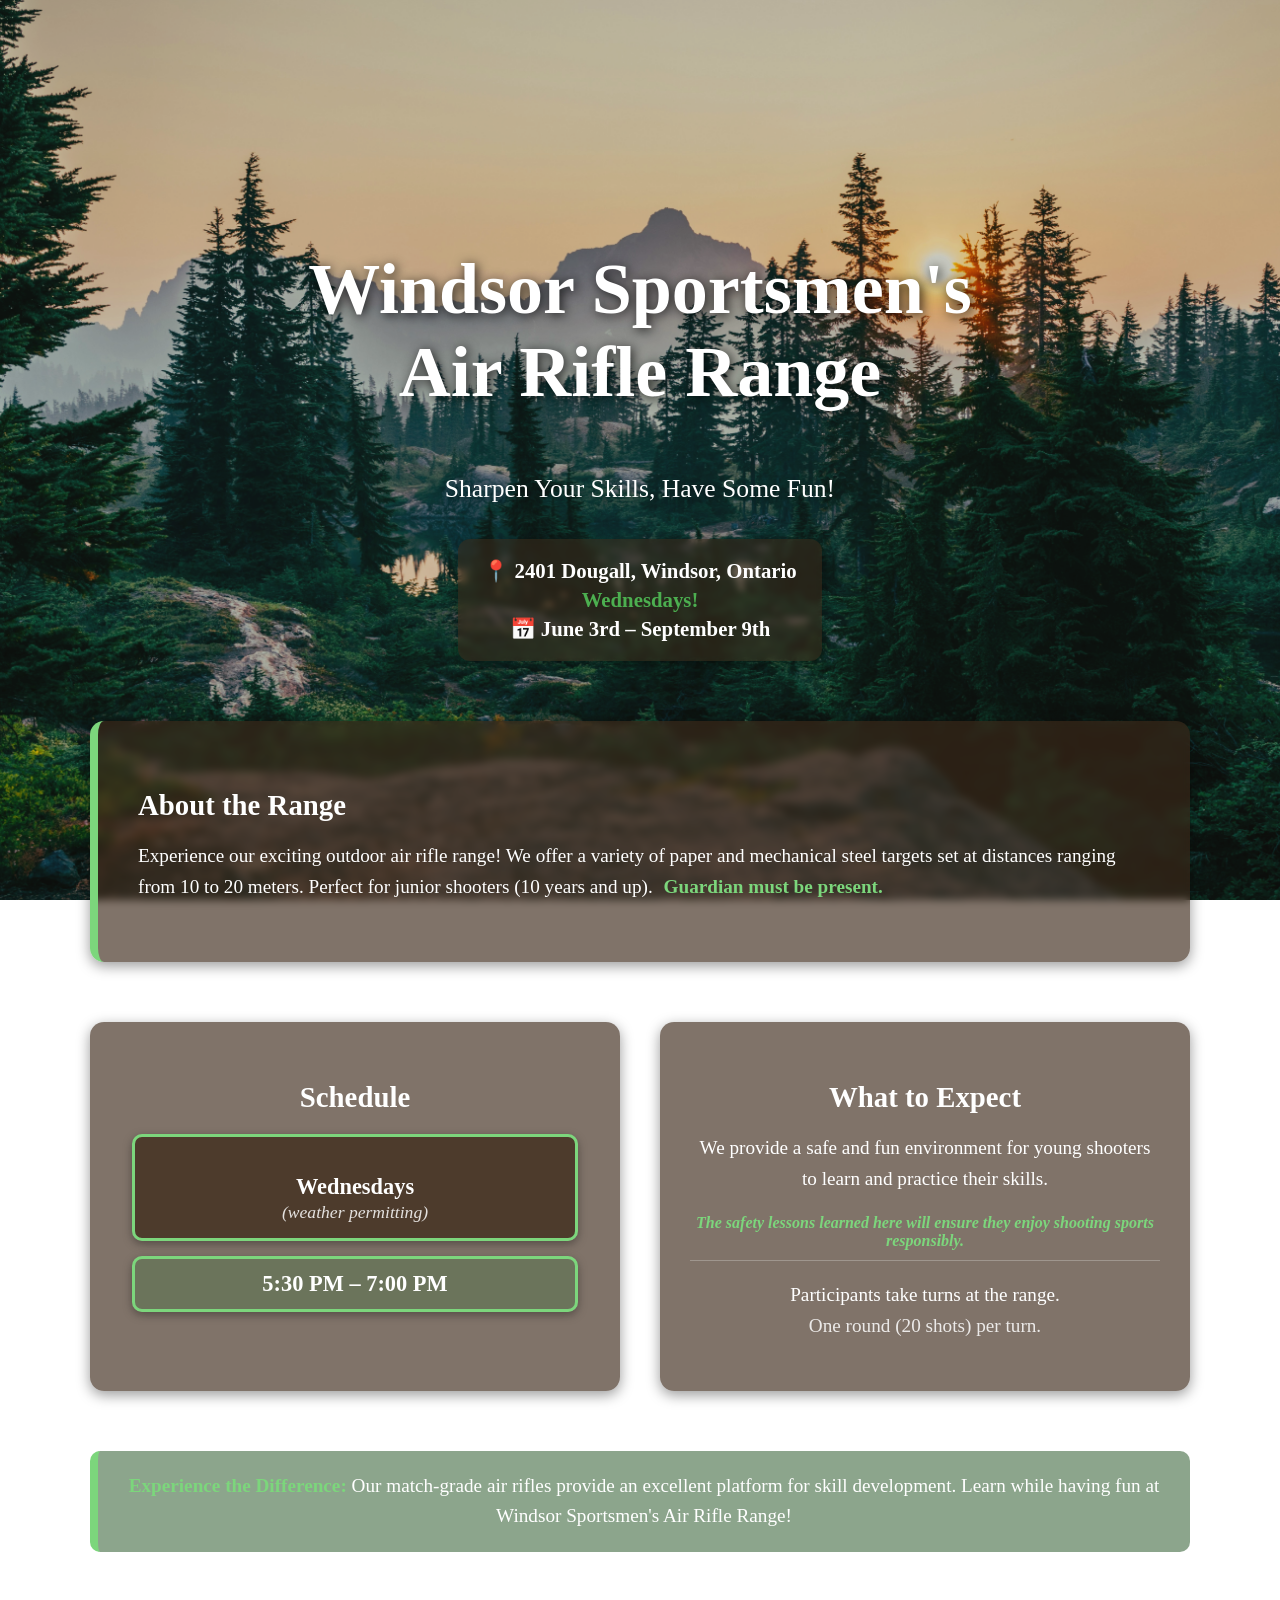
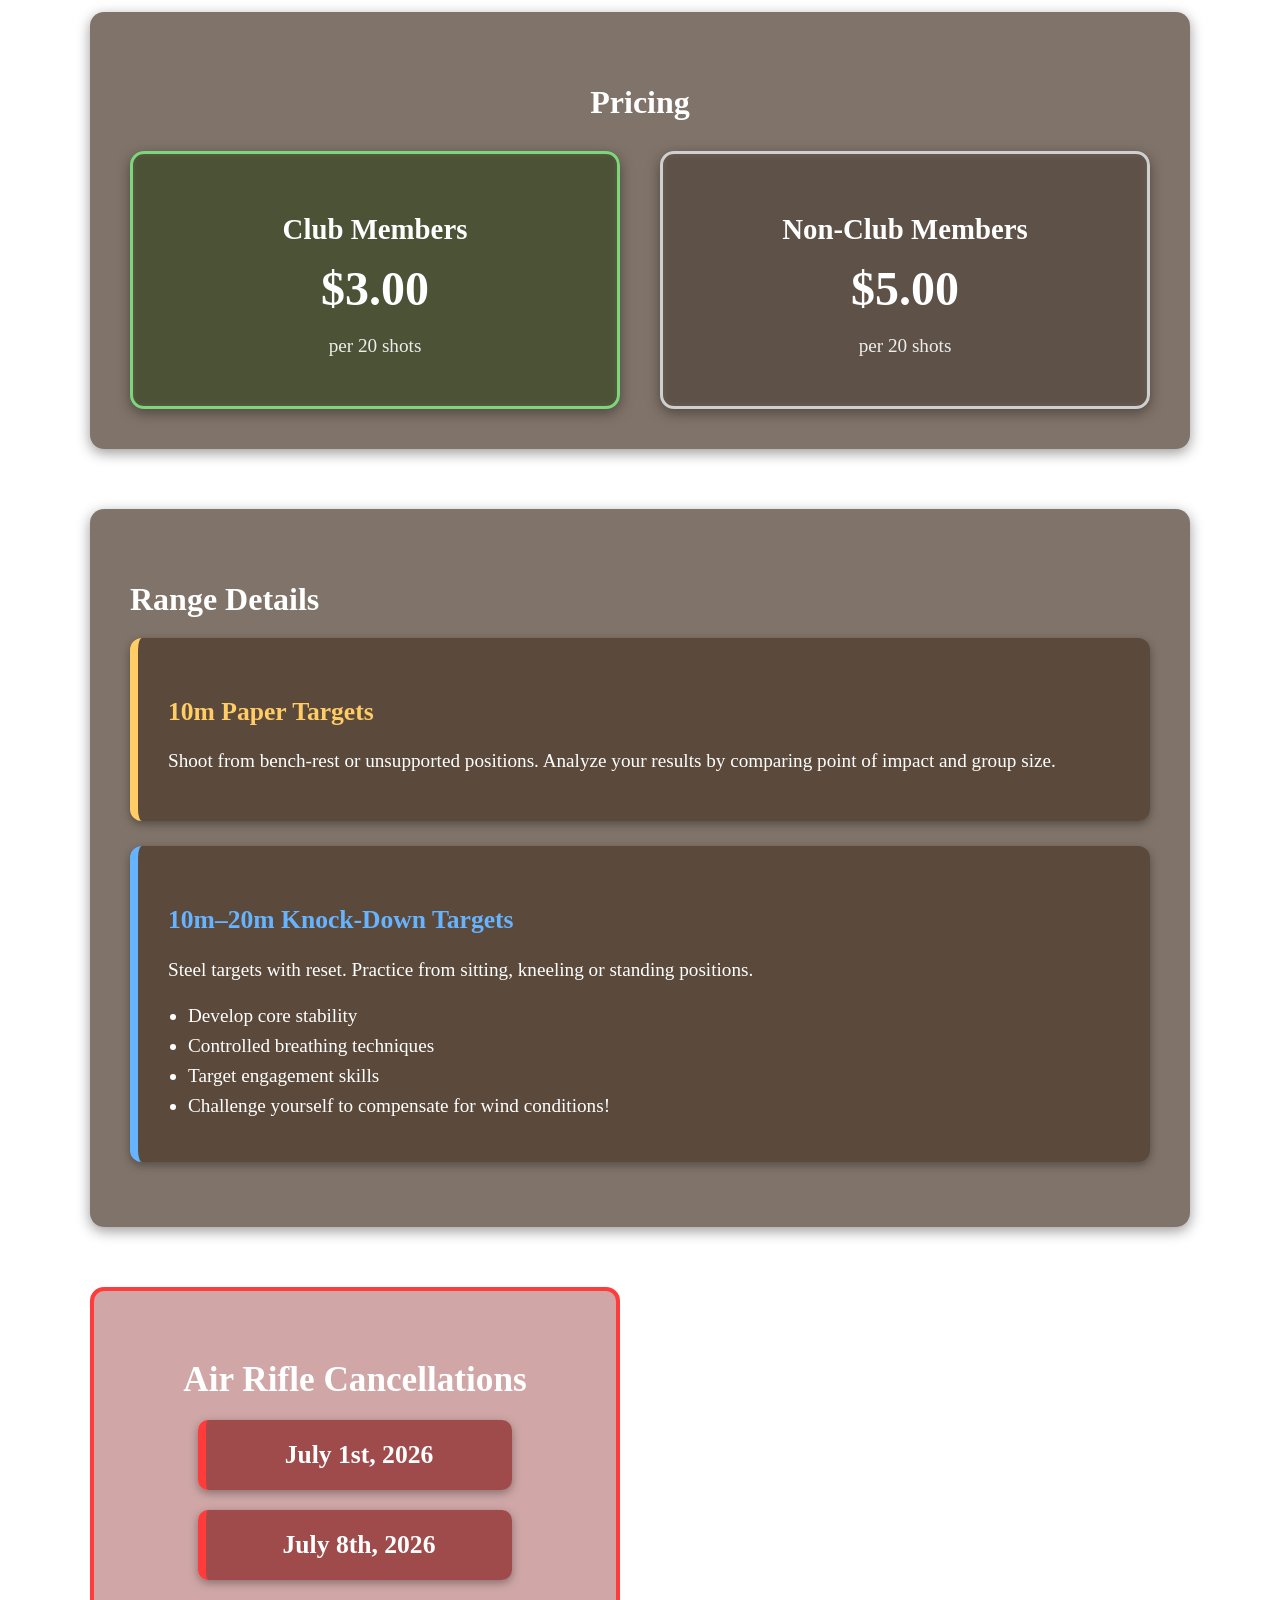
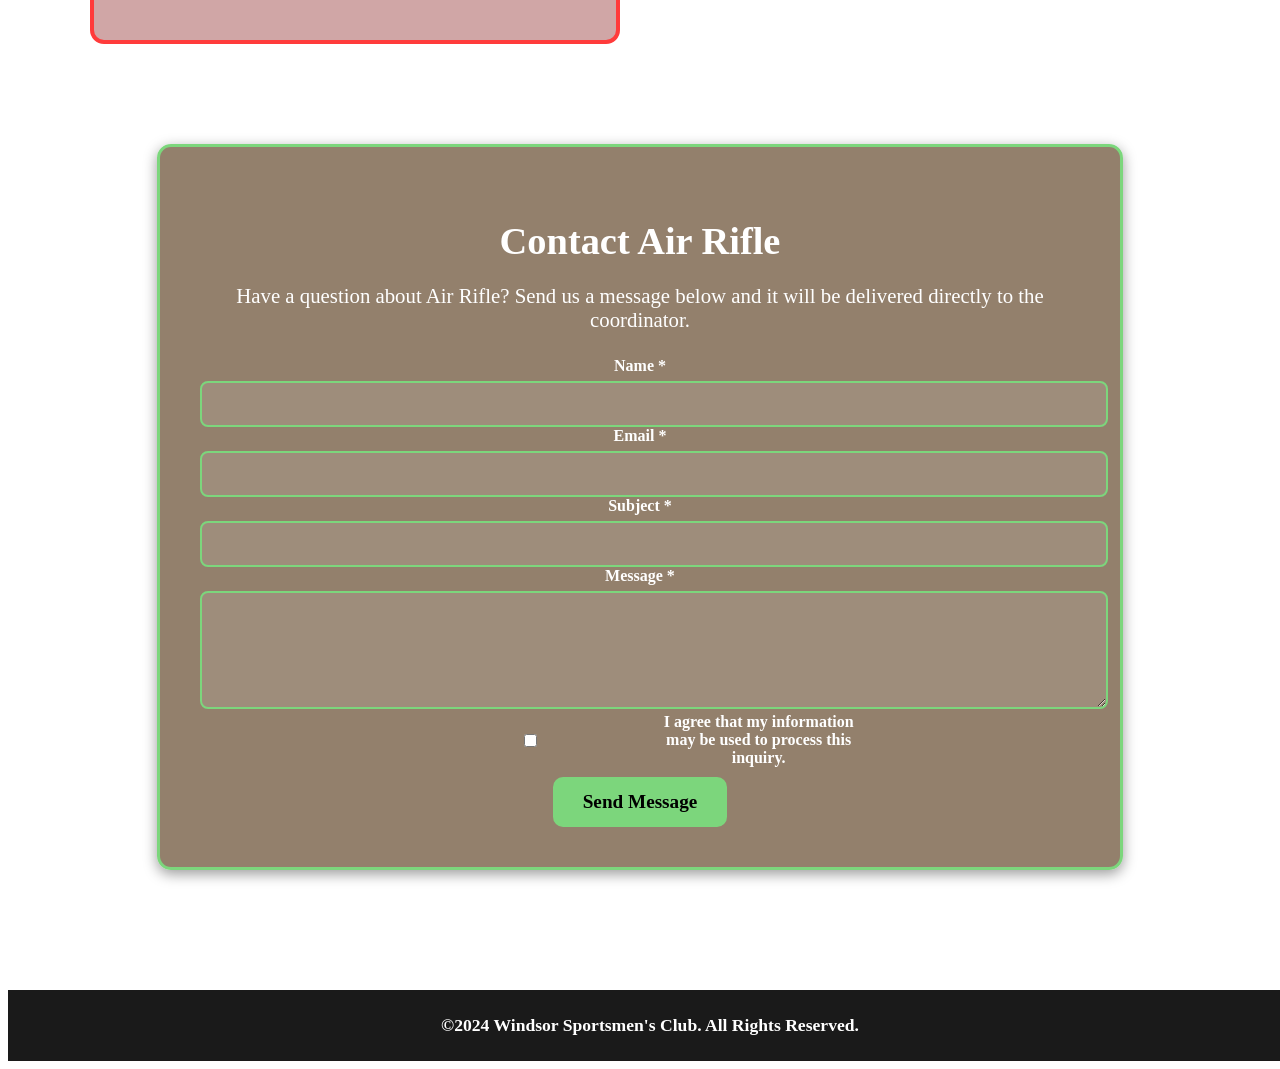
==== air-rifle.html @ 4e032d40 "Update air-rifle.html" ====
<!DOCTYPE html>
<html lang="en">
<head>
    <meta charset="UTF-8">
    <meta name="viewport" content="width=device-width, initial-scale=1, user-scalable=yes">

    <title>Windsor Sportsmen’s Club</title>
    <!-- Nav styles -->
    <link rel="stylesheet" href="styles/nav.css">
    <!-- Air Rifle styles -->
    <link rel="stylesheet" href="styles/airrifle.css">
    <!-- Footer styles -->
    <link rel="stylesheet" href="styles/footer.css">
    
</head>

<body class="air-rifle-bg">

<section style="height: 140px;"></section>

<main class="content-section">

<div class="airrifle-desktop">

    <!-- HERO SECTION -->
    <section class="hero">
        <h1 class="hero-title">Windsor Sportsmen's</h1>
        <h2 class="hero-subtitle">Air Rifle Range</h2>
        <p class="hero-tagline">Sharpen Your Skills, Have Some Fun!</p>

        <div class="hero-info-card">
            <p class="hero-info">📍 2401 Dougall, Windsor, Ontario</p>
            <p class="hero-info" style="color:#4CAF50; font-weight:700;">Wednesdays!</p>
            <p class="hero-info">📅 June 3rd – September 9th</p>
        </div>

    </section>

    <!-- ABOUT THE RANGE — FULL WIDTH CARD -->
<section class="wide-card about-range">
    <h3 class="card-title">About the Range</h3>

    <p class="card-text">
        Experience our exciting outdoor air rifle range! We offer a variety of paper and mechanical steel targets set at distances ranging from 10 to 20 meters. Perfect for junior shooters (10 years and up).
        <span class="green-highlight">Guardian must be present.</span>
    </p>
</section>

<section class="two-cards">

    <!-- LEFT CARD — SCHEDULE -->
    <div class="schedule-card">
        <h3 class="card-title">Schedule</h3>

        <div class="schedule-inner">
            <div class="schedule-top-card">
                <p class="schedule-day">Wednesdays</p>
                <p class="schedule-weather">(weather permitting)</p>
            </div>

            <div class="schedule-time-card">
                <p class="schedule-time">5:30 PM – 7:00 PM</p>
            </div>
        </div>
    </div>

    <!-- RIGHT CARD — WHAT TO EXPECT -->
    <div class="expect-card">
        <h3 class="card-title">What to Expect</h3>

        <p class="card-text">
            We provide a safe and fun environment for young shooters to learn and practice their skills.
        </p>

        <p class="expect-italic-green">
            The safety lessons learned here will ensure they enjoy shooting sports responsibly.
        </p>

        <p class="card-text">
            Participants take turns at the range.<br>
            <span class="soft-white">One round (20 shots) per turn.</span>
        </p>

    </div>

</section>

    <!-- EXPERIENCE GREEN BLOCK -->
<div class="experience-green">
    <strong class="exp-green-title">Experience the Difference:</strong>
    Our match-grade air rifles provide an excellent platform for skill development. 
    Learn while having fun at Windsor Sportsmen's Air Rifle Range!
</div>

    <!-- PRICING CARDS -->
    <section class="pricing-wrapper">
        <h3 class="pricing-title">Pricing</h3>

         <div class="pricing-inner">
            <div class="price-card green">
                <h3 class="card-title">Club Members</h3>
                <p class="price">$3.00</p>
                <p class="per">per 20 shots</p>
            </div>

            <div class="price-card grey">
                <h3 class="card-title">Non-Club Members</h3>
                <p class="price">$5.00</p>
                <p class="per">per 20 shots</p>
            </div>
        </div>
    </section>

    <!-- RANGE DETAILS -->
    <section class="range-details">
        <h3 class="card-title">Range Details</h3>

    <!-- CARD 1 — 10m Paper Targets -->
        <div class="detail-card detail-orange">
            <h4 class="detail-title detail-title-orange">10m Paper Targets</h4>
            <p class="card-text">
            Shoot from bench-rest or unsupported positions. Analyze your results by comparing point of impact and group size.
            </p>
        </div>

    <!-- CARD 2 — 10m–20m Knock-Down Targets -->
        <div class="detail-card detail-blue">
            <h4 class="detail-title detail-title-blue">10m–20m Knock-Down Targets</h4>
            <p class="card-text">
            Steel targets with reset. Practice from sitting, kneeling or standing positions.
            </p>

            <ul class="bullet-list">
                <li>Develop core stability</li>
                <li>Controlled breathing techniques</li>
                <li>Target engagement skills</li>
                <li>Challenge yourself to compensate for wind conditions!</li>
            </ul>
        </div>

    </section>

    <!-- CANCELLATIONS + CALENDAR ROW -->
<div class="cancel-calendar-row">

    <!-- LEFT SIDE — RED CANCELLATIONS CARD -->
    <div class="cancel-left">
        <section class="cancellations">
            <h2 class="cancel-title">Air Rifle Cancellations</h2>

            <div class="cancel-card cancel-date-card">
                <p class="cancel-date-text">July 1st, 2026</p>
            </div>

            <div class="cancel-card cancel-date-card">
                <p class="cancel-date-text">July 8th, 2026</p>
            </div>
        </section>
    </div>

    <!-- RIGHT SIDE — CALENDAR -->
    <div class="calendar-right">
        <div class="calendar-wrapper">
            <iframe src="https://calendar.google.com/calendar/embed?src=f3b6f6b1111372d609000aec2b6287dc6f1d0ae44ccdaae4ce23d8dfacf1cb26%40group.calendar.google.com&ctz=America%2FToronto"></iframe>
        </div>
    </div>

</div>

    <!-- CONTACT AIR-RIFLE -->
<section class="airrifle-cancel">

  <h2 class="airrifle-contact-title">Contact Air Rifle</h2>

  <p class="airrifle-cancel-intro">
    Have a question about Air Rifle? Send us a message below and it will be delivered directly to the coordinator.
  </p>

  <!-- ⭐ AIR RIFLE FORM -->
  <div class="airrifle-form-wrapper">

      <form id="airrifleForm" action="https://formspree.io/f/mvzleopn" method="POST" class="airrifle-contact-form">

          <label>Name *</label>
          <input type="text" name="name" required>

          <label>Email *</label>
          <input type="email" name="email" required>

          <label>Subject *</label>
          <input type="text" name="subject" required>

          <label>Message *</label>
          <textarea name="message" rows="5" required></textarea>

          <div class="field-checkbox">
              <label>
                  <input type="checkbox" name="consent" required>
                  I agree that my information may be used to process this inquiry.
              </label>
          </div>

          <button type="submit" class="ac-submit">Send Message</button>
      </form>

      <!-- ⭐ THANK YOU MESSAGE (GREEN CARD) -->
      <div id="airrifle-thankyou" style="display:none; text-align:center; padding:40px;">
          <div class="airrifle-thankyou-card" style="
              background:#7cd67c;
              padding:40px;
              border-radius:12px;
              color:black;
              font-size:1.4rem;
              font-weight:bold;
          ">
              <h2>Msg has been sent,</h2>
              <p>Thank you and we will get back to you as soon as we can!</p>
          </div>
      </div>

  </div>

</section>

</main>

<div id="footer-placeholder"></div>
<script src="scripts/load-footer.js"></script>

<script src="scripts/scripts.js"></script>

<!-- ⭐ AIR RIFLE AJAX SUBMISSION SCRIPT -->
<script>
document.getElementById('airrifleForm').addEventListener('submit', async function(e) {
    e.preventDefault();

    const form = e.target;
    const data = new FormData(form);

    const response = await fetch(form.action, {
        method: form.method,
        body: data,
        headers: { 'Accept': 'application/json' }
    });

    if (response.ok) {

        /* Hide the form */
        form.style.display = 'none';

        /* Show the thank-you card */
        document.getElementById('airrifle-thankyou').style.display = 'block';

        /* Clear form fields */
        form.reset();
    }
});
</script>

</body>
</html>
---- styles/nav.css ----
/* ------------------------------
   NAVIGATION
--------------------------------*/
.main-nav {
    position: fixed;
    top: 0;
    left: 0;
    width: 100%;
    z-index: 2000;
    display: flex;
    align-items: center;
    justify-content: center; /* centered nav */
    padding: 10px 0;
    background-color: #1a1a1a;
    border-bottom: 1px solid #ddd;
}

.nav-spacer {
    display: none;
}

.logo img {
    height: 110px;
    width: auto;
    display: block;
}

.nav-links {
    list-style: none;
    display: flex;
    gap: 30px;
    align-items: center;
    padding-right: 20px;
}

.nav-links li {
    position: relative;
}

/* Base nav link style */
.nav-links a {
    padding: 10px 14px;
    font-size: 1.2rem;
    font-weight: 600;
    color: #fff;
    text-decoration: none;
    border-radius: 4px;
    transition: all 0.2s ease;
    white-space: nowrap;
}

/* Dark hover style for TOP NAV (matches dropdown) */
.nav-links > li > a:hover {
    background-color: #333 !important;
    color: #fff !important;
    box-shadow: none;
    transform: translateY(-2px);
}

/* Make the Members submenu arrow white */
.submenu-toggle {
    color: #fff !important;
}

/* ------------------------------
   TRAP & SKEET TWO-LINE ITEM
--------------------------------*/
.nav-trap-skeet a {
    font-size: 1.2rem;
    font-weight: 600;
    color: #fff;
    text-decoration: none;
    padding: 10px 14px;
    line-height: 1.1;
    display: inline-block;
    text-align: left !important;
}

.nav-trap-skeet a span {
    font-size: 0.85em;
    font-weight: 600;
    display: block;
    color: #fff;
}

/* ------------------------------
   DROPDOWN MENU (Unified Dark Theme)
--------------------------------*/
.dropdown {
    position: relative;
}

.dropdown-menu {
    display: none;
    position: absolute;
    top: 100%;
    left: 0;
    min-width: 220px;
    padding: 8px 0;
    list-style: none;
    background-color: #1a1a1a !important;
    border: none !important;
    box-shadow: 0 4px 8px rgba(0,0,0,0.15);
    z-index: 2100;
}

.dropdown:hover > .dropdown-menu {
    display: block;
}

.dropdown-menu a {
    display: block;
    padding: 10px 18px;
    font-size: 1.5rem;
    font-weight: 600;
    color: #fff !important;
    text-decoration: none;
    transition: all 0.2s ease;
    white-space: normal;
}

.dropdown-menu a:hover {
    background-color: #333;
    color: #fff;
}

/* ------------------------------
   RIGHT-SIDE SUBMENU (Members)
--------------------------------*/
.nav-links li.dropdown-sub {
    position: relative;
}

.dropdown-sub > a {
    padding-right: 18px;
}

.submenu-right {
    display: none;
    position: absolute;
    top: 0;
    left: 100%;
    min-width: 200px;
    padding: 8px 0;
    list-style: none;
    background-color: #1a1a1a !important;
    border: none !important;
    box-shadow: 0 4px 8px rgba(0,0,0,0.15);
    z-index: 2200;
}

.dropdown-sub:hover > .submenu-right {
    display: block;
}

.submenu-right a {
    display: block;
    padding: 10px 18px;
    font-size: 1.5rem;
    font-weight: 600;
    color: #fff !important;
    text-decoration: none;
    white-space: nowrap;
}

.submenu-right a:hover {
    background-color: #333;
    color: #fff;
}

/* Keep Members text + arrow aligned */
.dropdown-sub {
    display: flex;
    align-items: center;
    gap: 6px;
    white-space: nowrap;
}

.submenu-link,
.submenu-toggle {
    display: inline-block;
}

/* ------------------------------
   KNIFE & AXE (Stacked Link)
--------------------------------*/
.knifeaxe-link {
    display: block;
    line-height: 1.1;
    text-align: left; /* or center if you prefer */
}

.knifeaxe-sub {
    font-size: 0.85em;
    opacity: 0.85;
    display: block;
    margin-top: -2px;
}
---- styles/airrifle.css ----
/* =========================================================
   NAVIGATION
========================================================= */
.main-nav {
    position: fixed;
    top: 0;
    left: 0;
    width: 100%;
    z-index: 2000;
    display: flex;
    align-items: center;
    justify-content: center;
    padding: 10px 0;
    background-color: #1a1a1a;
    border-bottom: 1px solid #ddd;
}

.nav-spacer {
    display: none;
}

.logo img {
    height: 110px;
    width: auto;
    display: block;
}

.nav-links {
    list-style: none;
    display: flex;
    gap: 30px;
    align-items: center;
    padding-right: 20px;
}

.nav-links li {
    position: relative;
}

.nav-links a {
    padding: 10px 14px;
    font-size: 1.2rem;
    font-weight: 600;
    color: #fff;
    text-decoration: none;
    border-radius: 4px;
    transition: all 0.2s ease;
    white-space: nowrap;
}

.nav-links > li > a:hover {
    background-color: #333 !important;
    color: #fff !important;
    transform: translateY(-2px);
}

.submenu-toggle {
    color: #fff !important;
}

/* Trap & Skeet two-line item */
.nav-trap-skeet a {
    font-size: 1.2rem;
    font-weight: 600;
    color: #fff;
    padding: 10px 14px;
    line-height: 1.1;
    display: inline-block;
    text-align: left !important;
}

.nav-trap-skeet a span {
    font-size: 0.85em;
    font-weight: 600;
    display: block;
    color: #fff;
}

/* Dropdown menus */
.dropdown {
    position: relative;
}

.dropdown-menu {
    display: none;
    position: absolute;
    top: 100%;
    left: 0;
    min-width: 220px;
    padding: 8px 0;
    list-style: none;
    background-color: #1a1a1a !important;
    border: none !important;
    box-shadow: 0 4px 8px rgba(0,0,0,0.15);
    z-index: 2100;
}

.dropdown:hover > .dropdown-menu {
    display: block;
}

.dropdown-menu a {
    display: block;
    padding: 10px 18px;
    font-size: 1.5rem;
    font-weight: 600;
    color: #fff !important;
    white-space: normal;
}

.dropdown-menu a:hover {
    background-color: #333;
    color: #fff;
}

/* Right-side submenu */
.dropdown-sub {
    display: flex;
    align-items: center;
    gap: 6px;
    white-space: nowrap;
}

.submenu-right {
    display: none;
    position: absolute;
    top: 0;
    left: 100%;
    min-width: 200px;
    padding: 8px 0;
    background-color: #1a1a1a !important;
    border: none !important;
    box-shadow: 0 4px 8px rgba(0,0,0,0.15);
    z-index: 2200;
}

.dropdown-sub:hover > .submenu-right {
    display: block;
}

.submenu-right a {
    padding: 10px 18px;
    font-size: 1.5rem;
    font-weight: 600;
    color: #fff !important;
}


/* =========================================================
   PAGE BACKGROUND
========================================================= */
.air-rifle-bg {
    position: relative;
    min-height: 100vh;
    background: url('../images/airriflebgnew.png') center top / cover no-repeat fixed;
}

.air-rifle-bg::before {
    content: "";
    position: fixed;
    inset: 0;
    background: rgba(60, 40, 25, 0.20);
    z-index: -1;
}


/* =========================================================
   PAGE WRAPPER
========================================================= */
.airrifle-desktop {
    max-width: 1100px;
    margin: 0 auto;
    padding: 40px 20px;
    text-align: center;
    color: white;
    font-family: Arial, Helvetica, sans-serif;
}


/* =========================================================
   HERO SECTION
========================================================= */
.hero {
    text-align: center;
    margin-bottom: 40px;
}

.hero-title {
    font-size: 4.5rem; /* 72px */
    font-weight: 700; /* bold */
    color: white;
    text-shadow: 2px 2px 12px rgba(0,0,0,0.8);
    margin-bottom: 0;
    letter-spacing: 0;
}

.hero-subtitle {
    font-size: 4.5rem; /* match size for stacked title */
    font-weight: 700;
    color: white;
    text-shadow: 2px 2px 12px rgba(0,0,0,0.8);
    margin-top: 0;
    letter-spacing: 0;
}

.hero-tagline {
    font-size: 1.6rem;
    font-weight: 500;
    color: white;
    margin-bottom: 25px;
    text-shadow: 0 3px 8px rgba(0,0,0,0.45);
}

.hero-info-card {
    display: inline-block;
    background: rgba(60, 40, 25, 0.55);
    padding: 15px 25px;
    border-radius: 12px;
    box-shadow: 0 4px 14px rgba(0,0,0,0.4);
    backdrop-filter: blur(3px);
    margin-top: 10px;
}

.hero-info {
    font-size: 1.3rem;
    color: white;
    margin: 5px 0;
    font-weight: 600;
}


/* =========================================================
   ABOUT THE RANGE — FULL WIDTH CARD
========================================================= */
.about-range {
    background: rgba(60, 40, 25, 0.65);
    padding: 40px;
    border-radius: 14px;
    backdrop-filter: blur(4px);
    box-shadow: 0 4px 14px rgba(0,0,0,0.4);
    margin: 60px 0;
    text-align: left;
    border-left: 8px solid #7cd67c;
}

.card-title {
    font-size: 1.8rem;
    font-weight: 700;
    margin-bottom: 15px;
    color: white;
}

.card-text {
    font-size: 1.2rem;
    line-height: 1.6;
}

/* Guardian text — green text only */
.green-highlight {
    color: #7cd67c;
    font-weight: 700;
    background: none;
    padding: 0;
    border-radius: 0;
    display: inline;
    margin-left: 6px;
}


/* =========================================================
   TWO-CARD LAYOUT (Schedule + Expect)
========================================================= */
.two-cards {
    display: flex;
    justify-content: center;
    gap: 40px;
    margin: 60px 0;
}

.schedule-card,
.expect-card {
    width: 45%;
    background: rgba(60, 40, 25, 0.65);
    padding: 30px;
    border-radius: 14px;
    backdrop-filter: blur(4px);
    box-shadow: 0 4px 14px rgba(0,0,0,0.4);
    text-align: center;
}


/* =========================================================
   SCHEDULE — STACKED CARDS
========================================================= */
.schedule-inner {
    margin-top: 20px;
    display: flex;
    flex-direction: column;
    gap: 15px;
    align-items: center;
}

.schedule-top-card {
    background: rgba(60, 40, 25, 0.75);
    padding: 15px 20px;
    border-radius: 10px;
    width: 85%;
    box-shadow: 0 3px 10px rgba(0,0,0,0.35);
    border: 3px solid #7cd67c;
}

.schedule-day {
    font-size: 1.4rem;
    font-weight: 700;
    color: white;
    margin-bottom: 2px;
}

/* Softer white for (weather permitting) */
.schedule-weather {
    font-size: 1.1rem;
    font-style: italic;
    color: rgba(255, 255, 255, 0.85);
    margin: 0;
}

.schedule-time-card {
    background: rgba(60, 120, 60, 0.30);
    padding: 12px 20px;
    border-radius: 10px;
    width: 85%;
    box-shadow: 0 3px 10px rgba(0,0,0,0.35);
    border: 3px solid #7cd67c;
}

.schedule-time {
    font-size: 1.4rem;
    font-weight: 700;
    color: white;
    margin: 0;
}


/* =========================================================
   WHAT TO EXPECT — RIGHT CARD
========================================================= */
.expect-italic-green {
    color: #7cd67c;
    font-style: italic;
    font-weight: 600;
    margin: 15px 0;
    padding-bottom: 10px;
    border-bottom: 1px solid rgba(255, 255, 255, 0.25);
}

.soft-white {
    color: rgba(255, 255, 255, 0.85);
}


/* =========================================================
   PRICING SECTION
========================================================= */
.pricing-section {
    display: flex;
    justify-content: center;
    gap: 40px;
    margin: 60px 0;
}

.price-card {
    width: 45%;
    padding: 30px;
    border-radius: 14px;
    backdrop-filter: blur(4px);
    box-shadow: 0 4px 14px rgba(0,0,0,0.4);
    text-align: center;
}

.price-card.green {
    background: rgba(60, 120, 60, 0.30);
    border: 3px solid #7cd67c;
}

.price-card.grey {
    background: rgba(120, 120, 120, 0.30);
    border: 3px solid #cfcfcf;
}

.price-card .card-title {
    color: white;
    font-size: 1.8rem;
    font-weight: 700;
}

.price {
    font-size: 3rem;
    font-weight: 800;
    margin: 10px 0;
    color: white;
}

.per {
    font-size: 1.2rem;
    opacity: 0.9;
    color: white;
}


/* -----------------------------------------
   PRICING — FULL WIDTH WRAPPER CARD
----------------------------------------- */
.pricing-wrapper {
    background: rgba(60, 40, 25, 0.65);
    padding: 40px;
    border-radius: 14px;
    backdrop-filter: blur(4px);
    box-shadow: 0 4px 14px rgba(0,0,0,0.4);
    margin: 60px 0;
    text-align: center;
}

.pricing-title {
    font-size: 2rem;
    font-weight: 800;
    color: white;
    margin-bottom: 30px;
}

.pricing-inner {
    display: flex;
    justify-content: center;
    gap: 40px;
}


/* =========================================================
   RANGE DETAILS
========================================================= */
.range-details {
    background: rgba(60, 40, 25, 0.65);
    padding: 40px;
    border-radius: 14px;
    backdrop-filter: blur(4px);
    box-shadow: 0 4px 14px rgba(0,0,0,0.4);
    margin: 60px 0;
    text-align: left;
}

.range-details .card-title {
    font-size: 2rem;
    margin-bottom: 20px;
}

.card-subtitle {
    font-size: 1.4rem;
    font-weight: 700;
    margin-top: 20px;
    margin-bottom: 10px;
}

.bullet-list {
    margin: 20px 0;
    padding-left: 20px;
}

.bullet-list li {
    font-size: 1.2rem;
    margin-bottom: 8px;
}

/* -----------------------------------------
   RANGE DETAIL SUB-CARDS
----------------------------------------- */
.detail-card {
    background: rgba(60, 40, 25, 0.55);
    padding: 25px 30px;
    border-radius: 12px;
    margin-bottom: 25px;
    box-shadow: 0 3px 10px rgba(0,0,0,0.35);
    border-left: 8px solid transparent;
}

.detail-title {
    font-size: 1.6rem;
    font-weight: 800;
    margin-bottom: 12px;
}

.detail-title-orange {
    color: #ffcc66;
}

.detail-orange {
    border-left-color: #ffcc66;
}

.detail-title-blue {
    color: #66b3ff;
}

.detail-blue {
    border-left-color: #66b3ff;
}


/* =========================================================
   EXPERIENCE BLOCK
========================================================= */
.experience-green {
    background: rgba(46, 92, 46, 0.55);
    padding: 20px;
    border-radius: 10px;
    margin-top: 25px;
    color: white;
    font-size: 1.2rem;
    line-height: 1.6;
    border-left: 8px solid #7cd67c;
}

.exp-green-title {
    color: #7cd67c;
}


/* =========================================================
   CANCELLATIONS
========================================================= */
.cancellations {
    background: rgba(120, 0, 0, 0.35);
    padding: 40px;
    border-radius: 14px;
    margin: 0 0 60px 0;
    text-align: center;
    border: 4px solid #ff3b3b;
}

.cancel-title {
    font-size: 2.2rem;
    font-weight: 800;
    color: white;
    margin-bottom: 15px;
}

.cancel-dates {
    font-size: 1.6rem;
    line-height: 1.6;
    color: white;
}

.cancel-card {
    background: rgba(120, 0, 0, 0.55);
    padding: 20px;
    border-radius: 10px;
    margin: 20px auto;
    width: 60%;
    box-shadow: 0 3px 10px rgba(0,0,0,0.35);
    border-left: 8px solid #ff3b3b;
}

.cancel-date-text {
    font-size: 1.6rem;
    font-weight: 700;
    color: white;
    margin: 0;
}

.cancel-calendar-row {
    display: flex;
    justify-content: space-between;
    align-items: flex-start;
    gap: 40px;
    margin-top: 40px;
}

/* Left side */
.cancel-left {
    flex: 1;
}

/* Right side */
.calendar-right {
    flex: 1;
    display: flex;
    justify-content: flex-end;
}

/* Responsive calendar */
.calendar-wrapper {
    position: relative;
    width: 100%;
    padding-bottom: 75%;
    height: 0;
    overflow: hidden;
}

.calendar-wrapper iframe {
    position: absolute;
    top: 0;
    left: 0;
    width: 100%;
    height: 100%;
    border: 0;
}


/* =========================================================
   CONTACT AIR RIFLE FORM
========================================================= */
.airrifle-contact {
    text-align: center;
    margin-top: 80px;
}

.airrifle-contact-title {
    font-size: 2.4rem;
    font-weight: bold;
    text-align: center;
    margin-bottom: 15px;
    color: white;
}

/* Main brown card */
.airrifle-cancel {
    background: rgba(90, 60, 30, 0.65);
    padding: 40px;
    border-radius: 14px;
    margin: 40px auto;
    width: 80%;
    border: 3px solid #7cd67c;
    box-shadow: 0 4px 14px rgba(0,0,0,0.4);
    text-align: center;
}

.airrifle-cancel-intro {
    color: white;
    font-size: 1.3rem;
    margin-bottom: 25px;
}

/* Form fields */
.airrifle-contact-form .field-row {
    margin-bottom: 20px;
    text-align: left;
}

.airrifle-contact-form label {
    display: block;
    color: white;
    font-weight: 600;
    margin-bottom: 6px;
}

.airrifle-contact-form input,
.airrifle-contact-form textarea {
    width: 100%;
    padding: 12px;
    border-radius: 8px;
    border: 2px solid #7cd67c;
    background: rgba(255, 255, 255, 0.1);
    color: white;
    font-size: 1rem;
}

.airrifle-contact-form input::placeholder,
.airrifle-contact-form textarea::placeholder {
    color: #cccccc;
}

/* Checkbox row */
.field-checkbox {
    display: flex;
    justify-content: center;
    width: 100%;
}

.field-checkbox label {
    display: flex;
    align-items: center;
    justify-content: center;
    gap: 0.25px; /* smaller than 1px */
    color: white;
    width: auto;
    margin: 0 auto;
}

/* Submit button */
.ac-submit {
    background: #7cd67c;
    color: black;
    font-weight: 800;
    padding: 14px 30px;
    border: none;
    border-radius: 10px;
    cursor: pointer;
    font-size: 1.2rem;
    margin-top: 10px;
}

.ac-submit:hover {
    background: #9af59a;
}

/* =========================================================
   THANK YOU OVERLAY (NEW)
========================================================= */
.airrifle-thanks-card {
    position: fixed;
    top: 0;
    left: 0;
    width: 100%;
    height: 100%;
    background: rgba(0,0,0,0.65);
    display: none;
    justify-content: center;
    align-items: center;
    z-index: 9999;
}

.airrifle-thanks-inner {
    background: #7cd67c; /* matching green */
    padding: 40px 50px;
    border-radius: 14px;
    text-align: center;
    width: 80%;
    max-width: 500px;
    color: black;
    font-weight: bold;
    box-shadow: 0 4px 14px rgba(0,0,0,0.4);
}

.thanks-close-btn {
    margin-top: 25px;
    background: #ffffff;
    color: black;
    padding: 12px 25px;
    border-radius: 10px;
    border: none;
    cursor: pointer;
    font-weight: 700;
    font-size: 1.1rem;
}

.thanks-close-btn:hover {
    background: #e6e6e6;
}

/* =========================================================
   GLOBAL FONT OVERRIDE
========================================================= */
body, body * {
    font-family: "Times New Roman", Times, serif !important;
}

/* =========================================================
   MOBILE OPTIMIZATION — AIR RIFLE PAGE
========================================================= */
@media (max-width: 768px) {

    /* 1. Move calendar UNDER cancellation dates */
    .cancel-calendar-row {
        display: flex !important;
        flex-direction: column !important;
        gap: 25px;
    }

    .calendar-right {
        justify-content: center;
        width: 100%;
    }

    .cancel-left,
    .calendar-right {
        flex: unset;
    }

    /* 2. Pricing cards — green ABOVE grey */
    .pricing-inner,
    .pricing-section {
        display: flex !important;
        flex-direction: column !important;
        align-items: center;
    }

    .price-card.green {
        order: 1;
        width: 90%;
    }

    .price-card.grey {
        order: 2;
        width: 90%;
    }

    /* 3. Schedule ABOVE What to Expect */
    .two-cards {
        display: block !important;      /* override desktop flex */
        padding: 0 !important;
        gap: 20px !important;
        width: 100% !important;
        margin: 0 auto !important;
    }

    /* 3b. Fix width + padding of Schedule + Expect cards */
    .schedule-card,
    .expect-card {
        width: 90% !important;
        max-width: 500px !important;
        margin: 0 auto !important;
        display: block !important;

        /* Mild padding restored */
        padding-left: 12px !important;
        padding-right: 12px !important;
    }

    /* Add space between the two cards */
    .schedule-card { 
        order: 1; 
        margin-bottom: 20px !important;
    }

    .expect-card { 
        order: 2; 
    }

    /* 4. Make page titles a little smaller */
    .hero-title,
    .hero-subtitle {
        font-size: 3rem;
    }
}

/* =========================================================
   MOBILE NAVIGATION — FULL CLEANED + CONSOLIDATED VERSION
   ========================================================= */

/* =========================================================
   1. MOBILE NAV — ALIGNMENT + TOGGLE BEHAVIOR
   ========================================================= */
@media (max-width: 900px) {

    /* Disable hover behavior on mobile */
    .dropdown:hover > .dropdown-menu {
        display: none !important;
    }

    /* Normalize dropdown anchor width */
    .nav-links li.dropdown {
        width: auto !important;
    }

    .nav-links li.dropdown > a {
        display: inline-block !important;
    }

    /* Left-align dropdowns */
    .nav-links li.dropdown > .dropdown-menu {
        left: 0 !important;
        transform: translateX(0) !important;
    }

    /* JS-controlled open state */
    .nav-links li.dropdown > .dropdown-menu.open {
        display: block !important;
    }
}

/* =========================================================
   2. MOBILE LABEL FIX — TRAP & SKEET
   ========================================================= */
@media (max-width: 768px) {

    .nav-links > li > a[href="trap-skeet.html"] {
        font-size: 0 !important;
        position: relative;
    }

    .nav-links > li > a[href="trap-skeet.html"]::after {
        content: "Trap & Skeet";
        font-size: 16px;
        color: inherit;
    }
}

/* =========================================================
   3. MOBILE NAV — WRAPPED LAYOUT + TAP-TO-OPEN DROPDOWNS
   ========================================================= */
@media (max-width: 900px) {

    /* NAV CONTAINER */
    .main-nav {
        justify-content: center !important;
        padding: 12px 0 !important;
        flex-direction: column;
        align-items: center;
        gap: 10px;
    }

    .logo {
        order: 1;
        text-align: center;
        width: 100%;
    }

    .logo img {
        height: 90px;
        margin: 0 auto;
        display: block;
    }

    .nav-spacer {
        display: none;
    }

    /* WRAPPED NAV — 3 OVER 3 */
    .nav-links {
        order: 2;
        display: flex;
        flex-wrap: wrap;
        justify-content: center;
        gap: 6px 6px;
        width: 100%;
        padding: 0;
        margin-top: 0;
    }

    .nav-links li {
        flex: 0 0 calc(33.33% - 6px);
        text-align: center;
    }

    .nav-links a {
        font-size: 1.3rem;
        padding: 4px 2px;
        white-space: nowrap;
    }

    /* HOMEPAGE-SPECIFIC SPACING */
    .home .nav-links {
        gap: 4px 6px !important;
    }

    .home .nav-links li {
        flex: 0 0 calc(33.33% - 4px) !important;
    }

    .home .nav-links a {
        font-size: 1.3rem !important;
        padding: 2px 0 !important;
        font-weight: bold;
    }

    .home .main-nav {
        padding-left: 16px !important;
        padding-right: 16px !important;
        width: 100% !important;
        max-width: none !important;
        margin: 0 auto !important;
    }

    /* MOBILE DROPDOWN OVERLAY */
    .dropdown-menu,
    .submenu-right {
        display: none;
        position: absolute !important;
        left: 50%;
        transform: translateX(-50%);
        width: 90% !important;
        margin-top: 6px;
        padding: 10px 0;
        border: 1px solid #ddd;
        background: white;
        z-index: 9999;
        box-shadow: 0 4px 10px rgba(0,0,0,0.15);
    }

    /* HOMEPAGE DROPDOWN TEXT SIZE */
    .home .dropdown-menu a,
    .home .submenu-right a {
        font-size: 1.3rem !important;
    }

    /* HOMEPAGE DROPDOWN WIDTH */
    .home .dropdown-menu,
    .home .submenu-right {
        max-width: 360px !important;
    }

    /* MEMBERS SUBMENU — MOBILE RIGHT OPEN */
    .dropdown-sub {
        position: relative;
    }

    .submenu-toggle {
        display: inline-block !important;
        vertical-align: middle !important;
        margin-left: 6px;
        font-weight: bold;
        cursor: pointer;
    }

    .dropdown-sub .submenu-right {
        top: 0 !important;
        left: 100% !important;
        transform: none !important;
        width: auto !important;
        max-width: 240px !important;
    }

    .dropdown-sub.open > .submenu-right {
        display: block;
    }

    .dropdown.open > .dropdown-menu {
        display: block;
    }

    /* HOMEPAGE — KEEP MEMBERS + ARROW INLINE */
    .home .dropdown-sub {
        display: flex !important;
        align-items: center !important;
        justify-content: center !important;
        white-space: nowrap !important;
    }

    .home .submenu-link {
        display: inline-block !important;
    }

    .home .submenu-toggle {
        display: inline-block !important;
        margin-left: 6px !important;
        vertical-align: middle !important;
    }
}

/* =========================================================
   MOBILE NAV — EXTRA RULES NEEDED FOR DROPDOWN VISIBILITY
   (These were NOT in the unified block yet)
   ========================================================= */
@media (max-width: 900px) {

    /* Ensure nav stays above all dropdowns + content */
    .main-nav {
        position: fixed !important;
        top: 0;
        left: 0;
        width: 100%;
        z-index: 9999 !important;
    }

    header {
        position: relative;
        z-index: 9998;
    }

    /* WRAPPED NAV — 3 OVER 3 (structure only, no conflicts) */
    .nav-links {
        flex-wrap: wrap;
        justify-content: center;
        gap: 6px 6px;
        width: 100%;
        padding: 0;
        margin-top: 0;
    }

    .nav-links li {
        flex: 0 0 calc(33.33% - 6px);
        text-align: center;
    }

    .nav-links a {
        font-size: 1.3rem;
        padding: 4px 2px;
        white-space: nowrap;
    }
}
---- styles/footer.css ----
/* ------------------------------
   FOOTER — DARK THEME (GLOBAL)
--------------------------------*/
.site-footer {
    background-color: #1a1a1a;   /* dark footer */
    color: #ffffff;
    text-align: center;
    padding: 25px 10px;
    width: 100%;
    max-width: 100%;
    margin-top: 40px;
}

.site-footer p {
    font-size: 1.1rem;
    font-weight: 600;
    margin: 0;
}

/* HOMEPAGE ONLY — allow full-width layout */
body.home main {
    max-width: none;
    padding-left: 0;
    padding-right: 0;
}

#club-events {
    scroll-margin-top: 92px; /* was 80px */
}
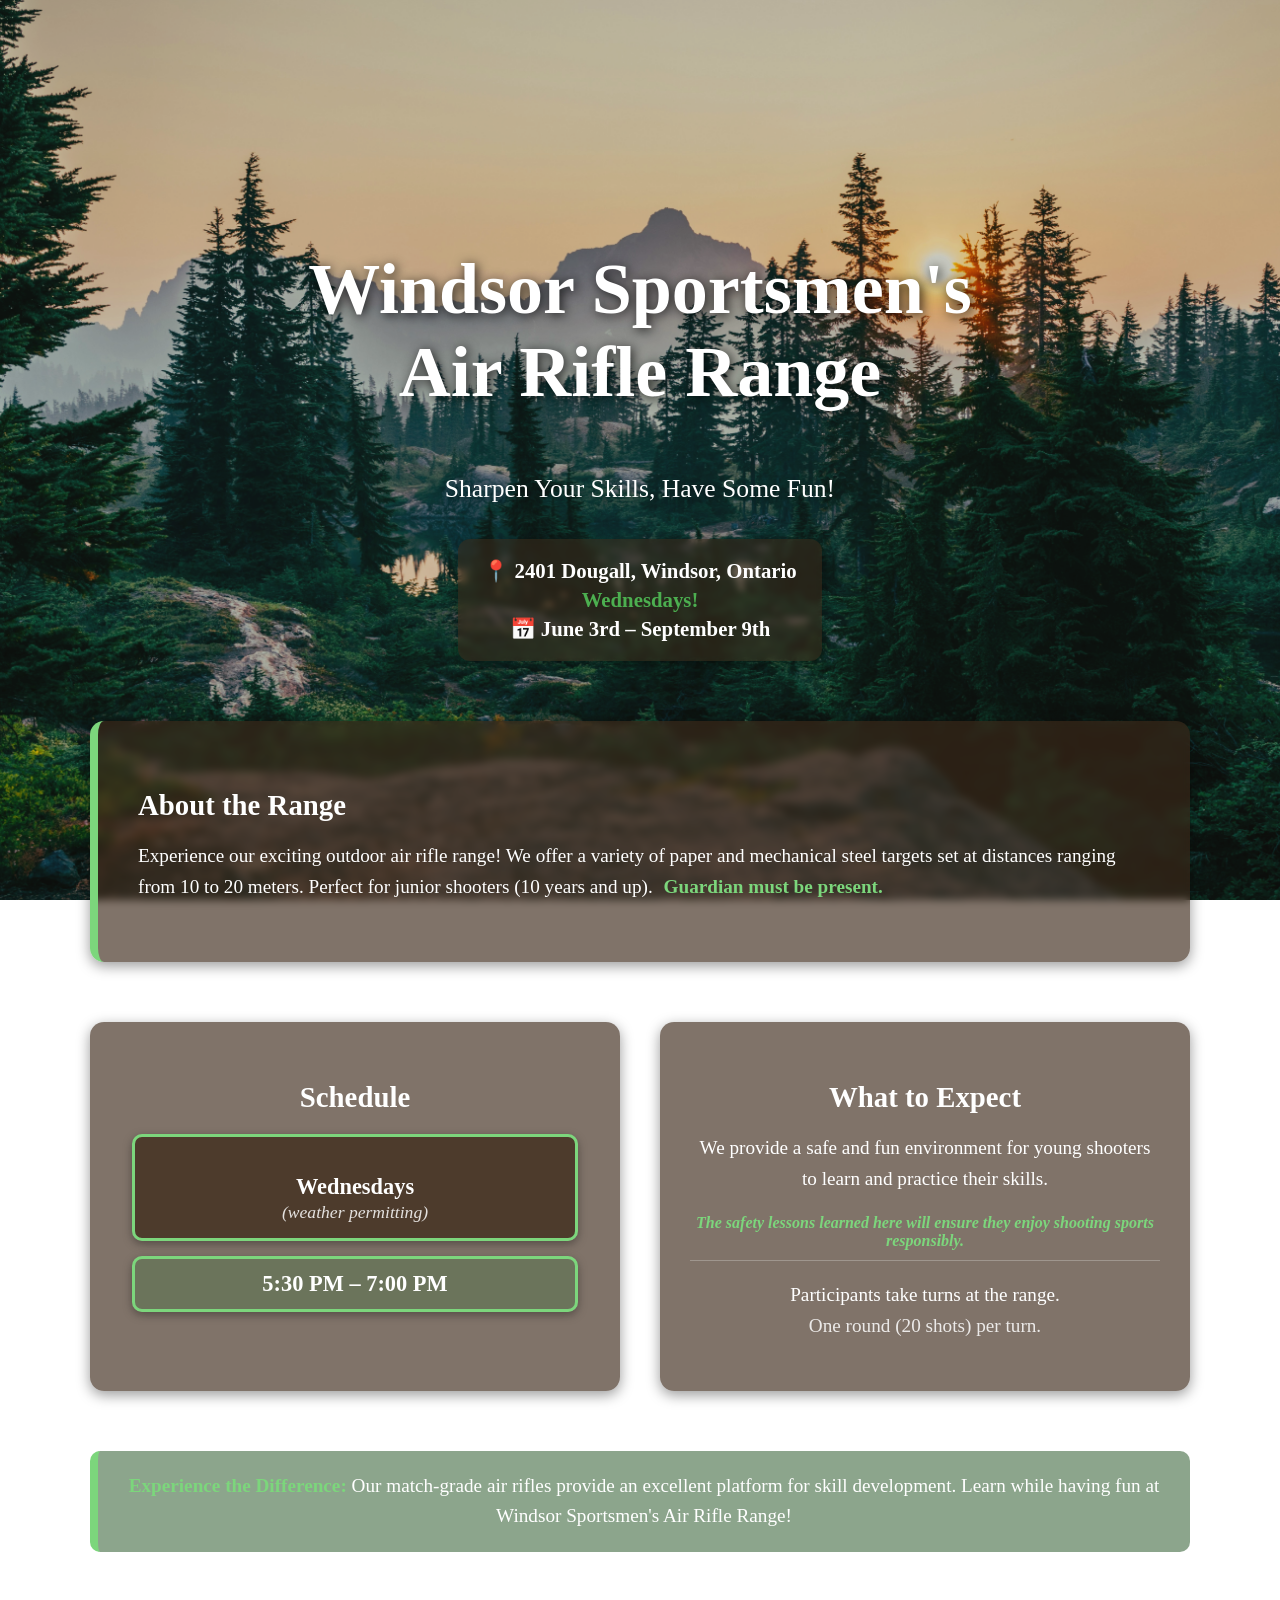
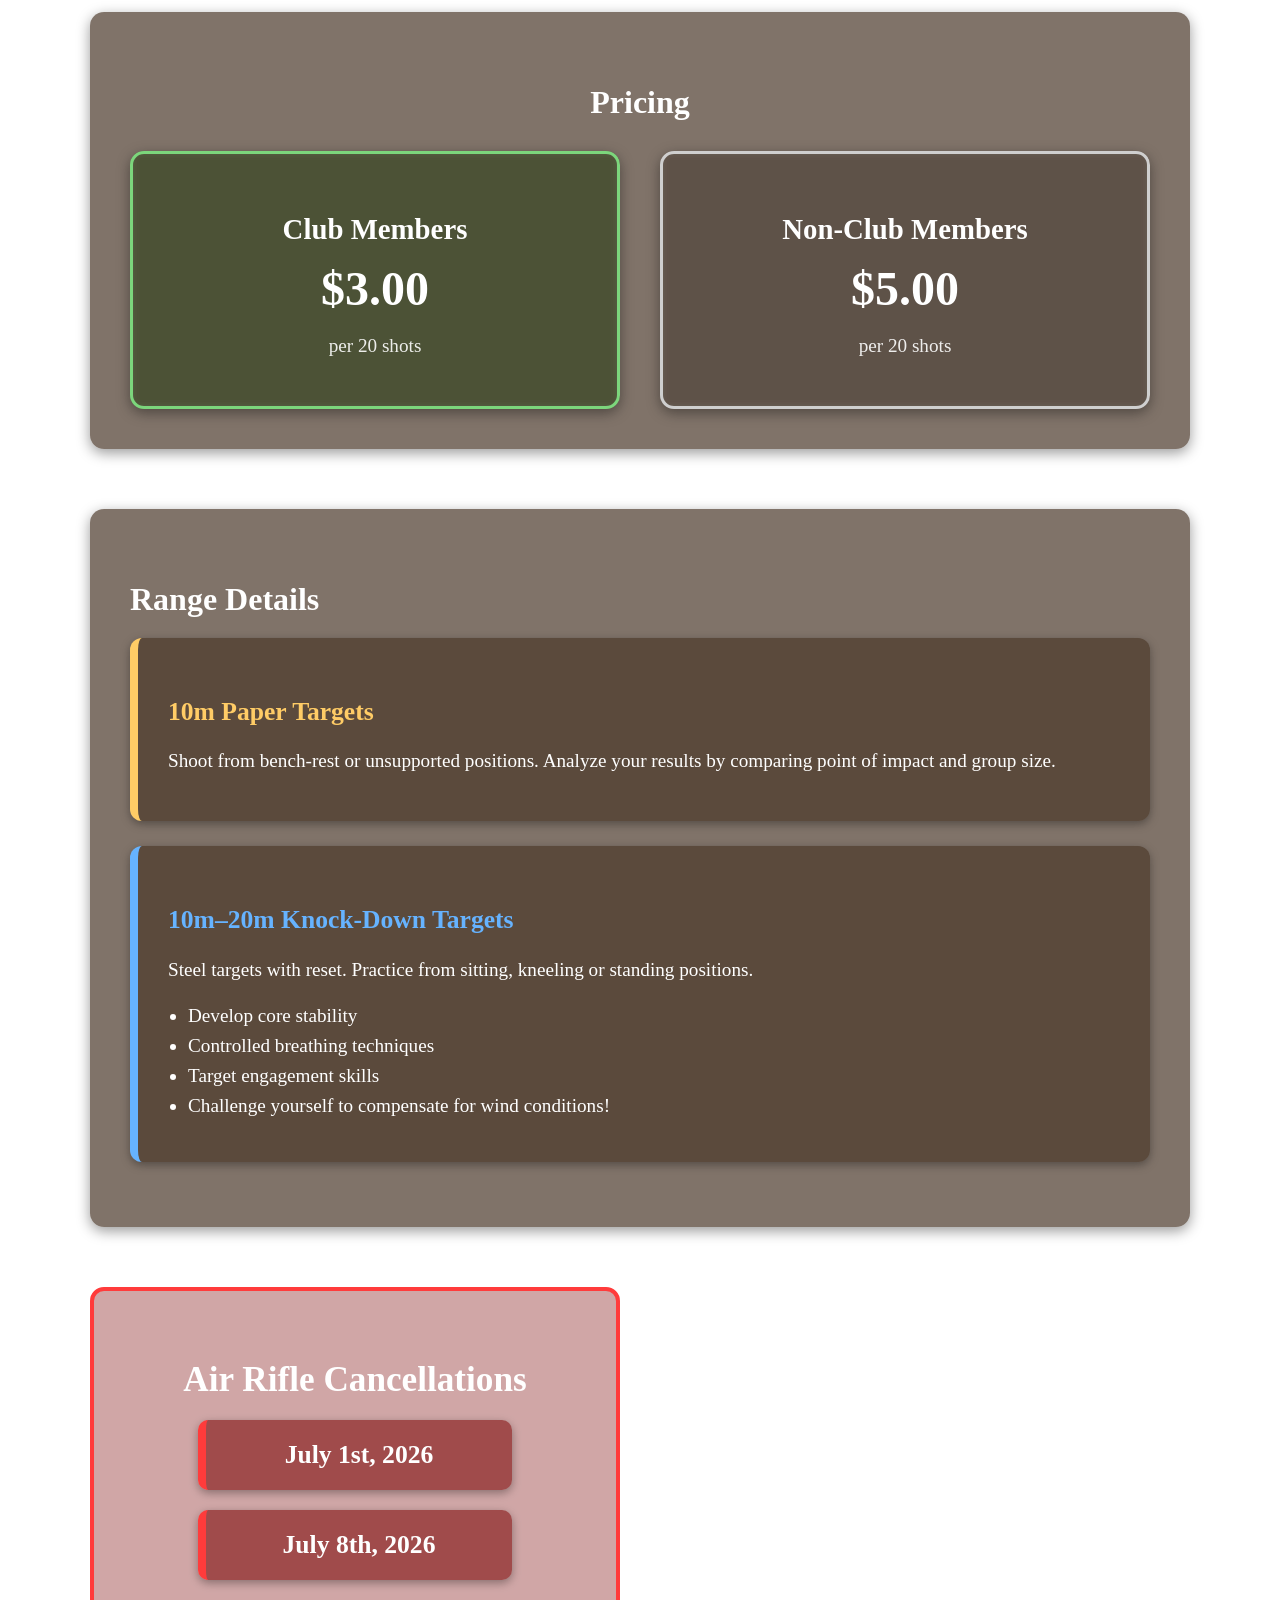
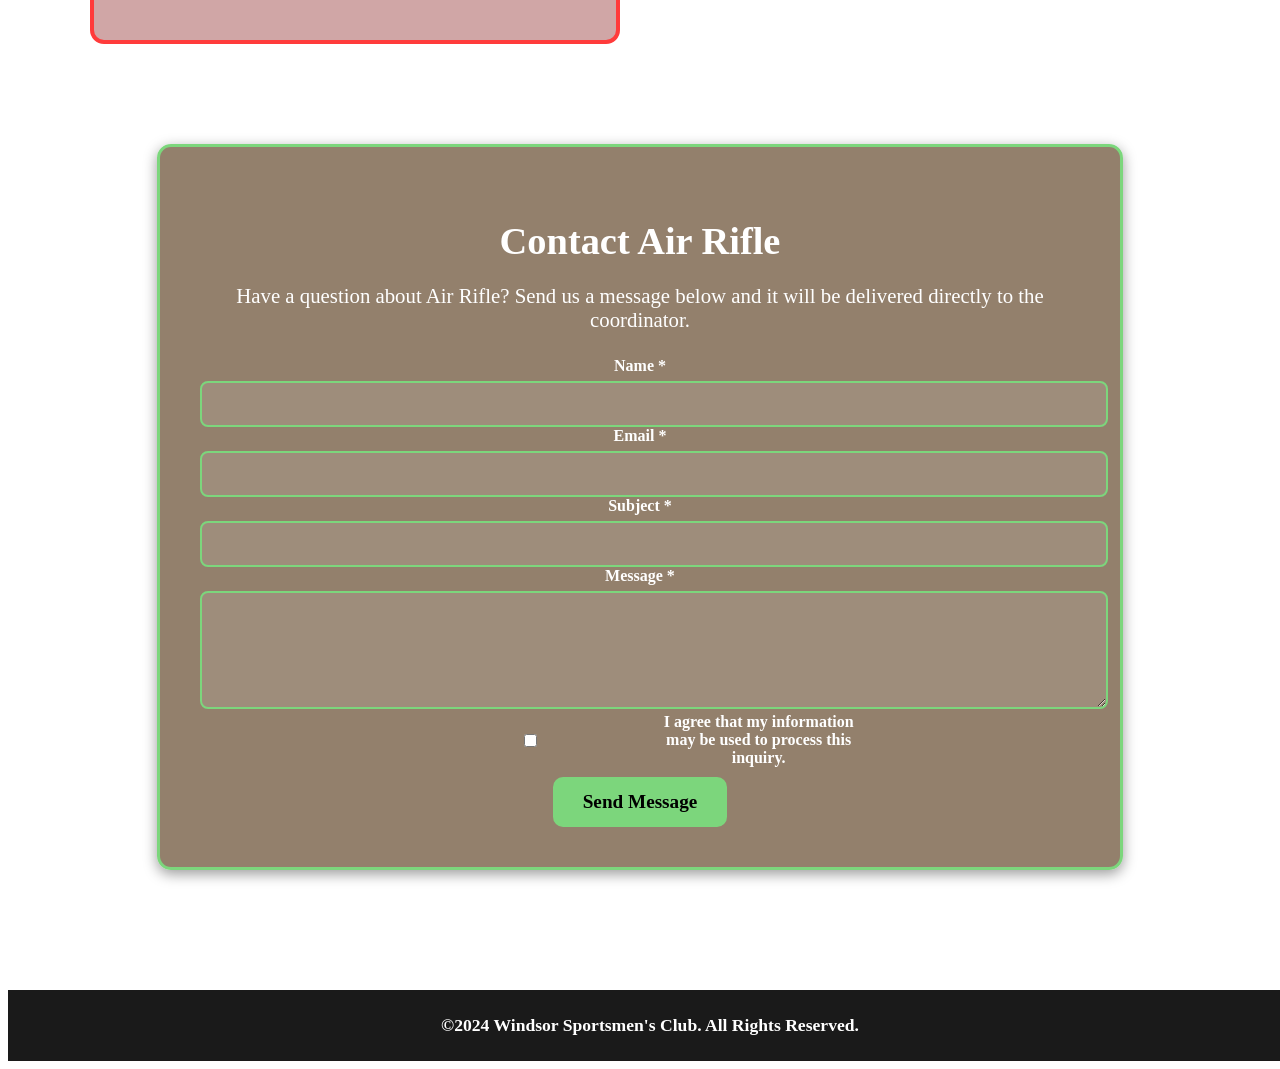
==== commit 11d93acb: "Update air-rifle.html" ====
--- a/air-rifle.html
+++ b/air-rifle.html
@@ -5,6 +5,9 @@
     <meta name="viewport" content="width=device-width, initial-scale=1, user-scalable=yes">
 
     <title>Windsor Sportsmen’s Club</title>
+    <!-- =========================================================
+         PAGE STYLESHEETS
+    ========================================================== -->
     <!-- Nav styles -->
     <link rel="stylesheet" href="styles/nav.css">
     <!-- Air Rifle styles -->
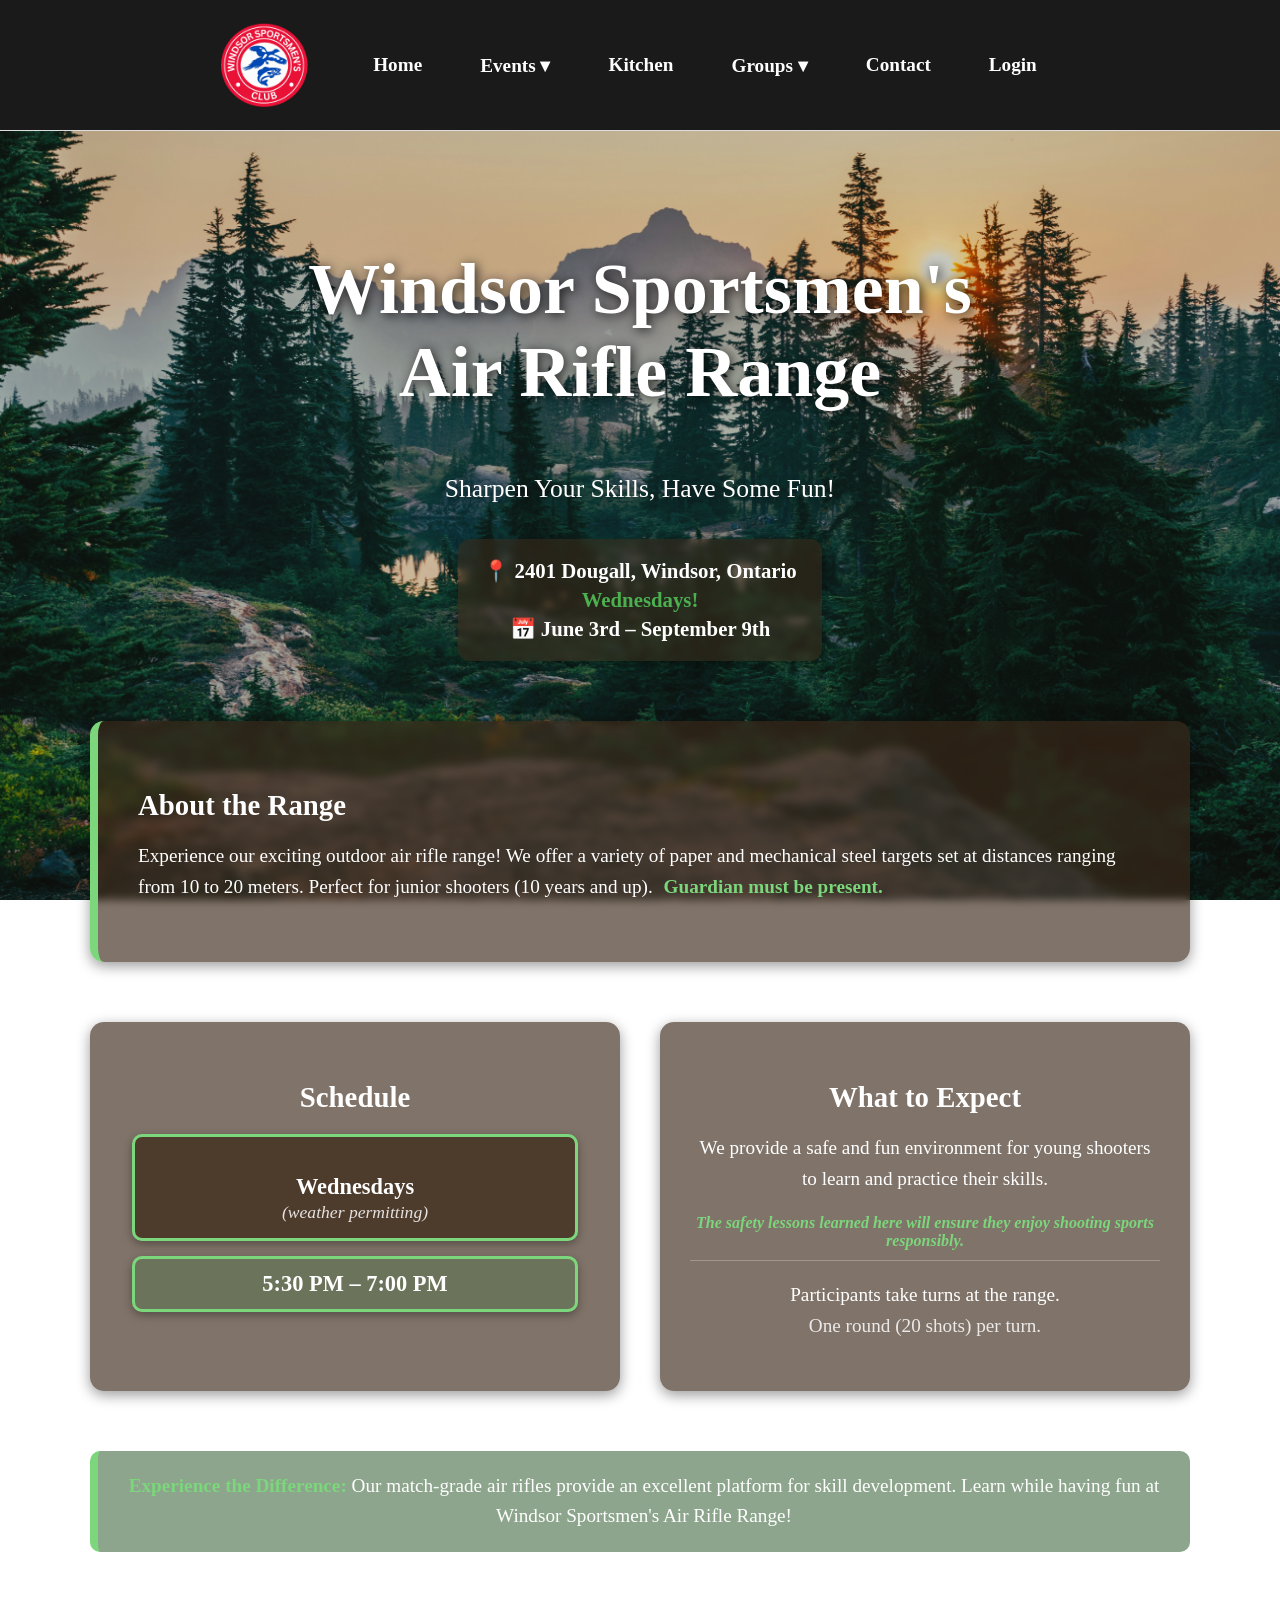
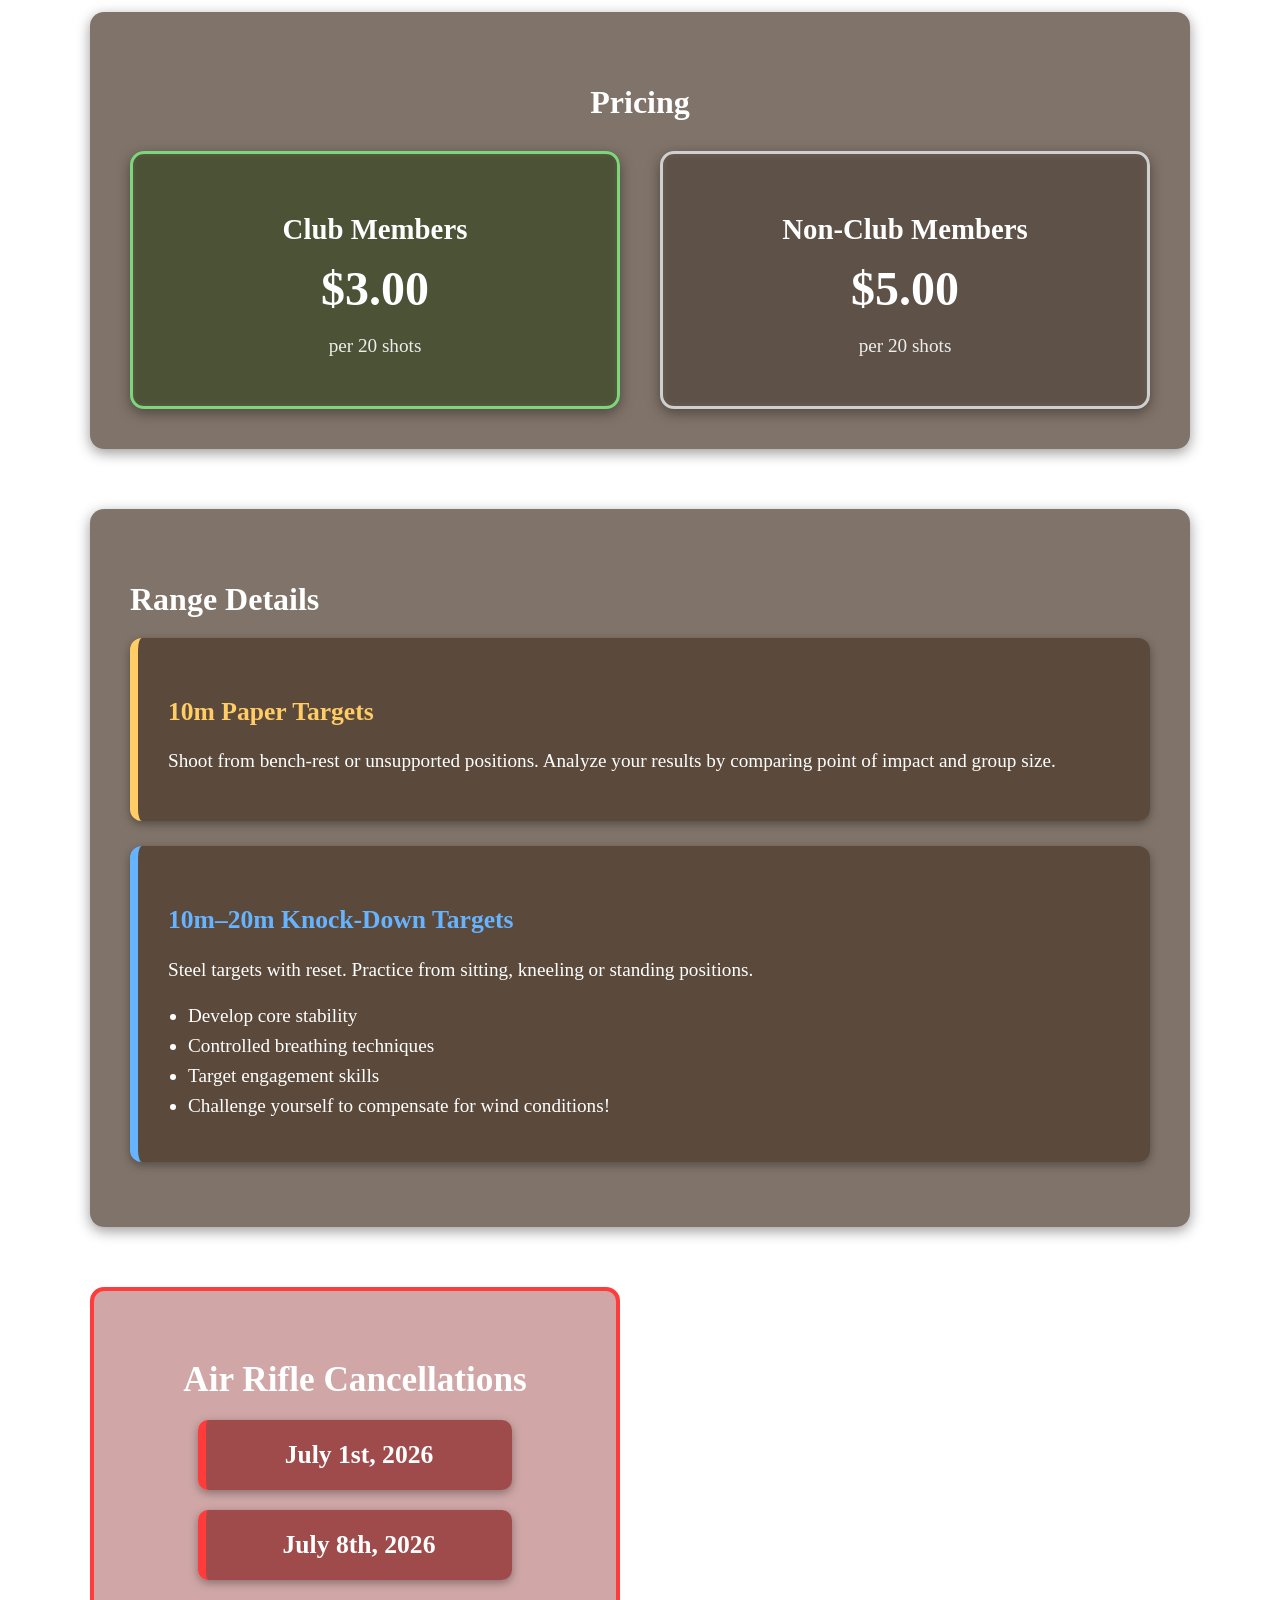
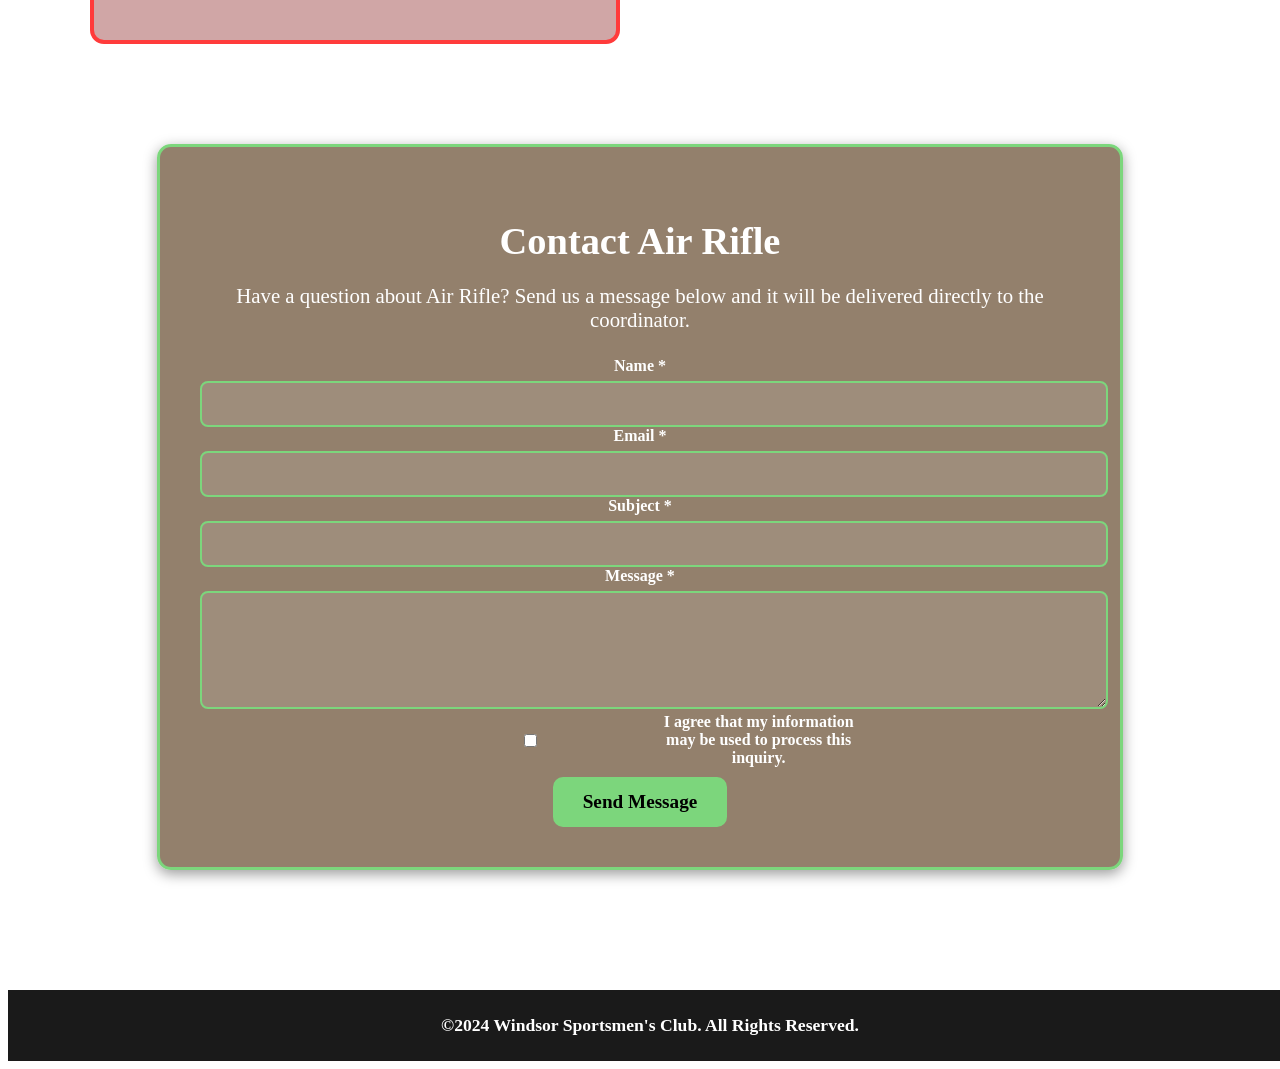
==== commit 1c553bec: "Update air-rifle.html" ====
--- a/air-rifle.html
+++ b/air-rifle.html
@@ -18,6 +18,12 @@
 </head>
 
 <body class="air-rifle-bg">
+
+    <!-- =========================================================
+         NAVIGATION (LOADED FROM /components/nav.html)
+    ========================================================== -->
+    <div id="nav-placeholder"></div>
+    <script src="scripts/load-nav.js"></script>
 
 <section style="height: 140px;"></section>
 
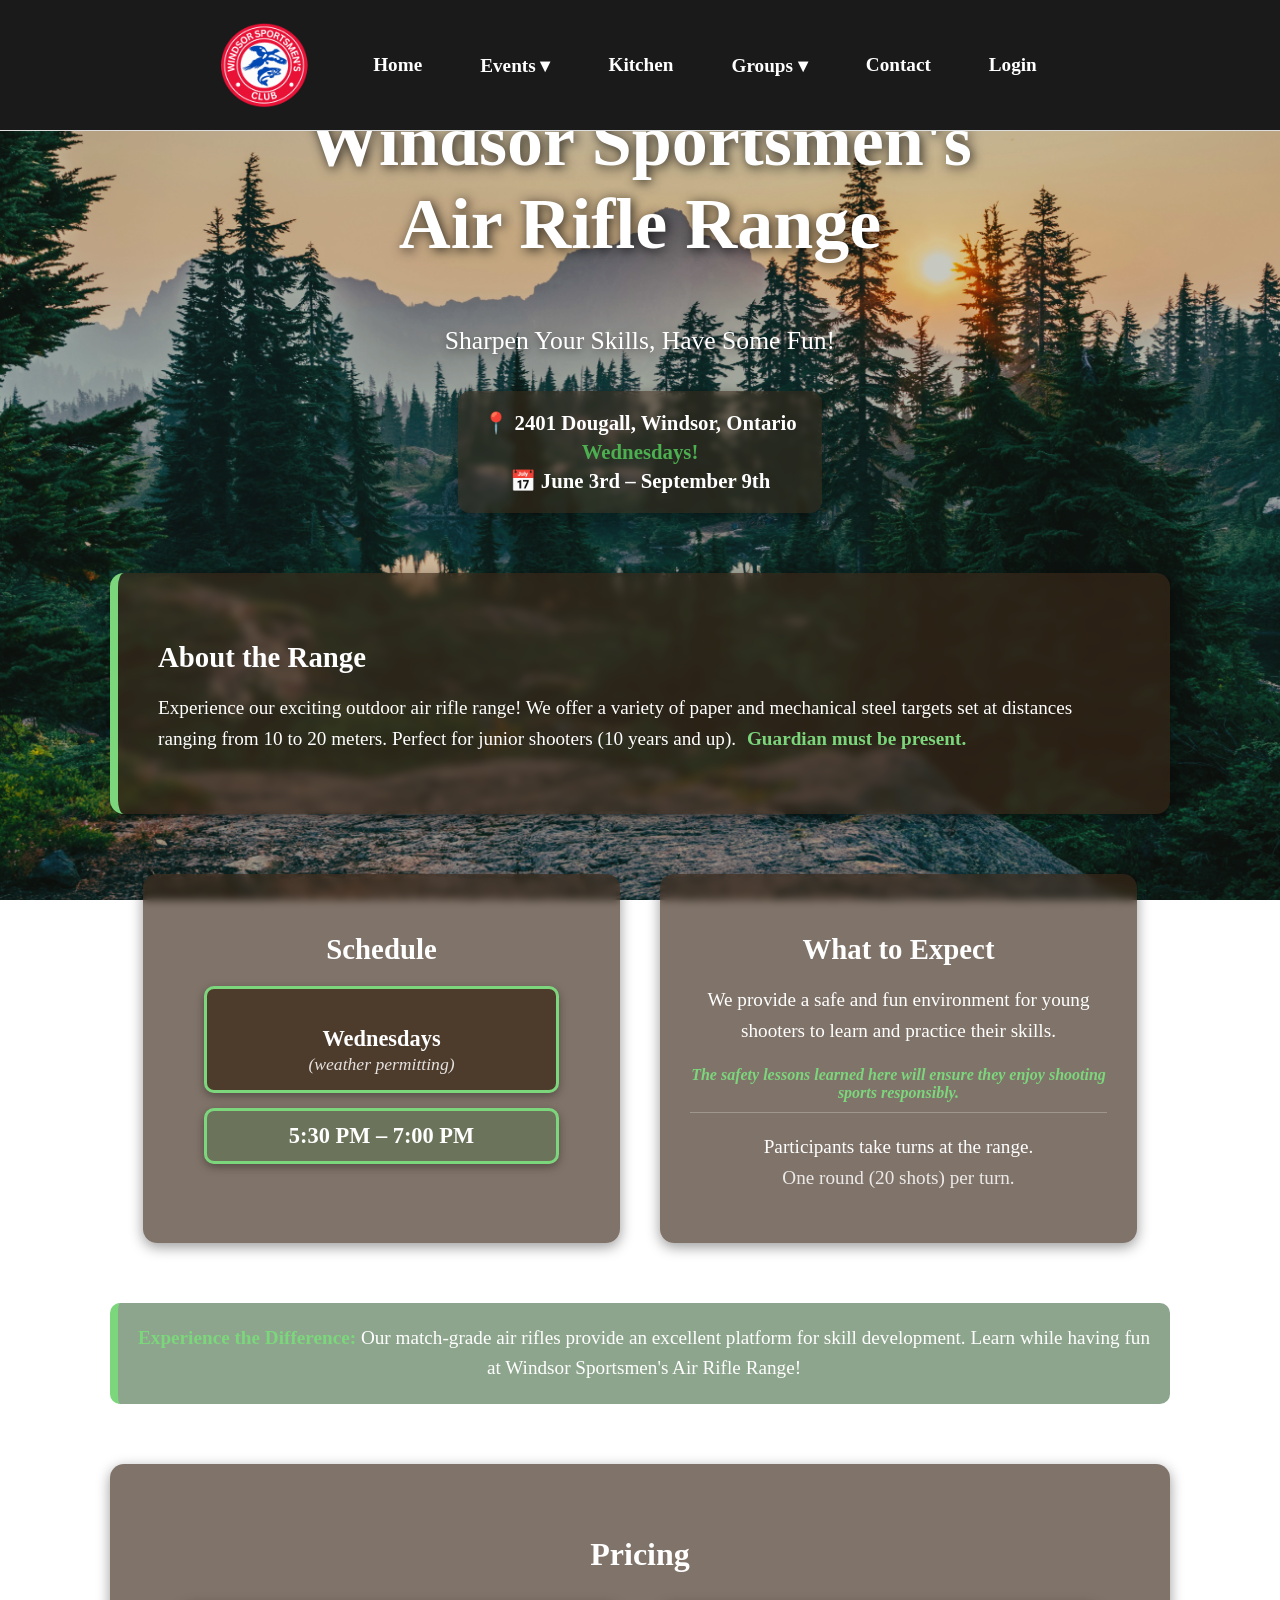
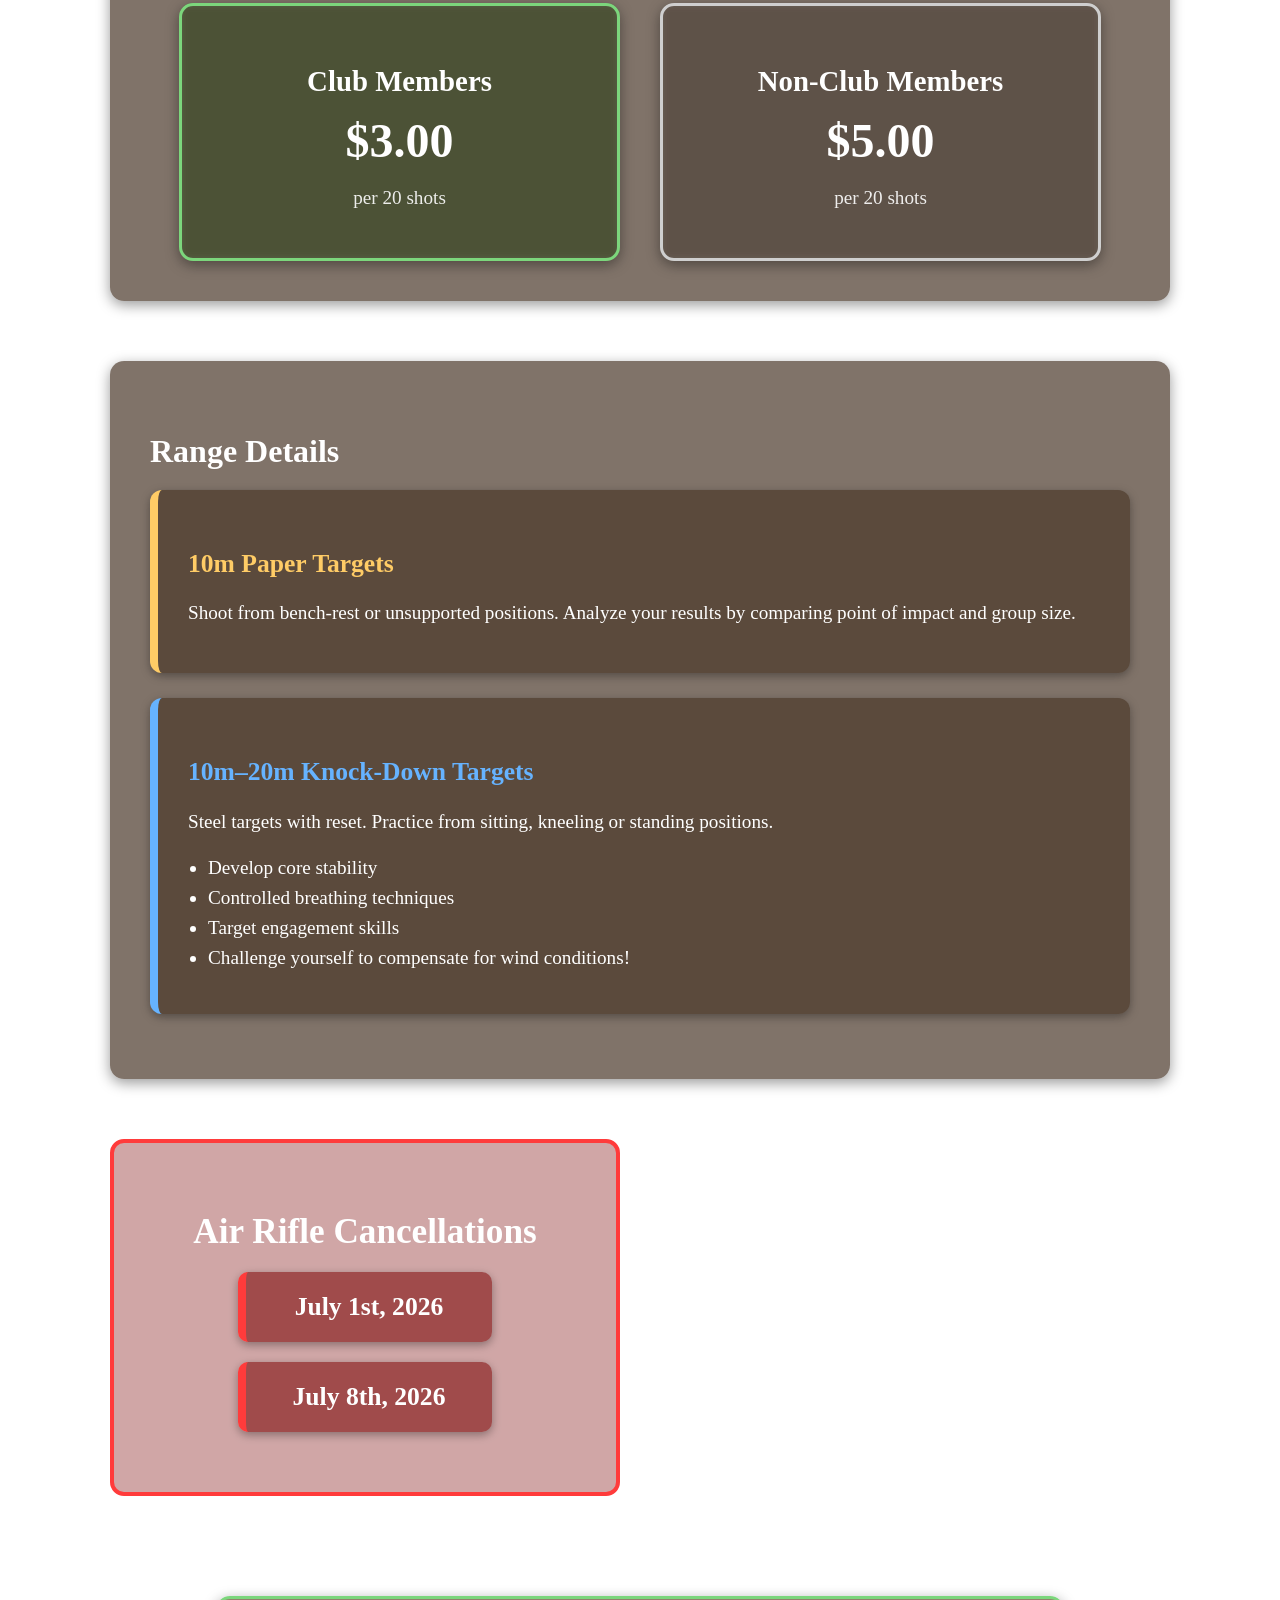
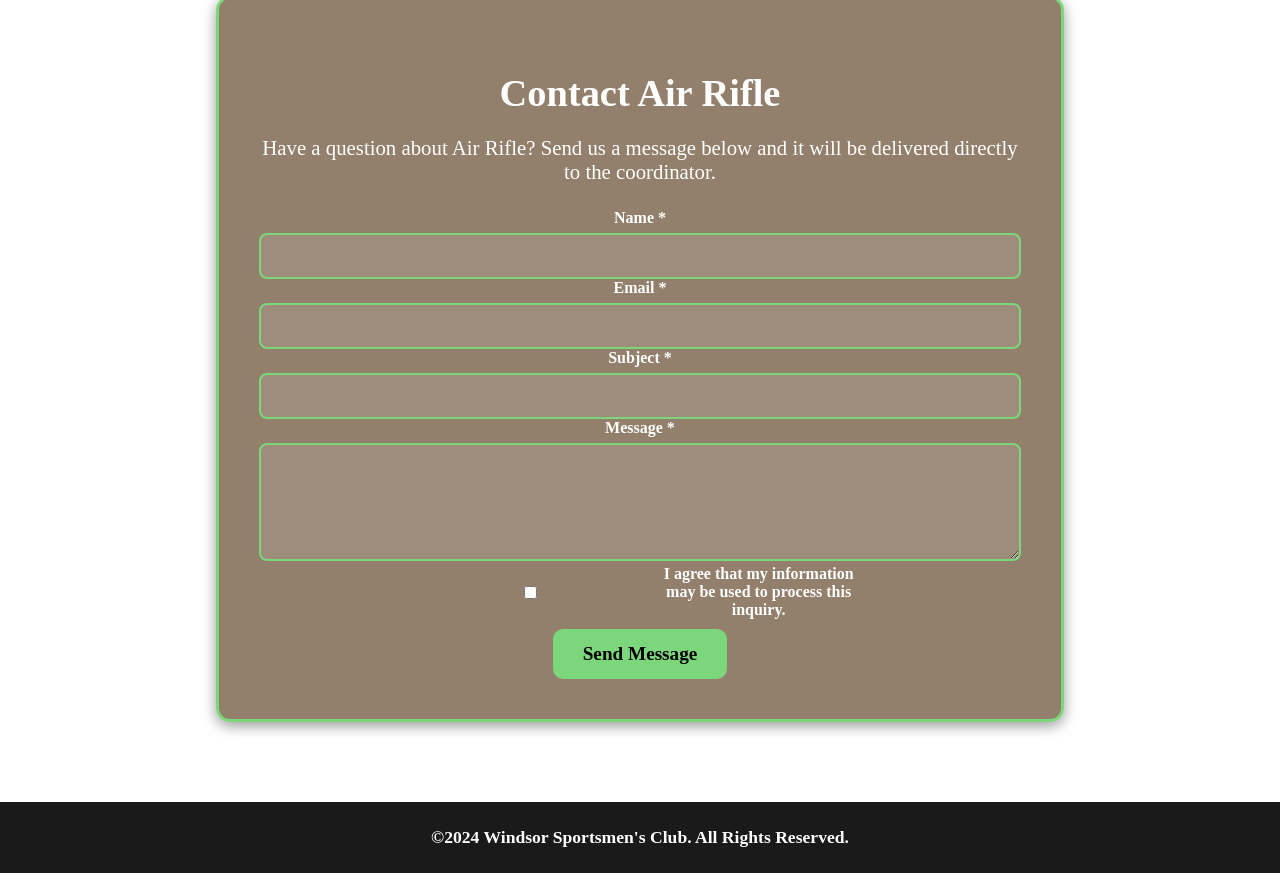
==== commit 99c31bbb: "Update air-rifle.html" ====
--- a/air-rifle.html
+++ b/air-rifle.html
@@ -24,8 +24,6 @@
     ========================================================== -->
     <div id="nav-placeholder"></div>
     <script src="scripts/load-nav.js"></script>
-
-<section style="height: 140px;"></section>
 
 <main class="content-section">
 
--- a/styles/nav.css
+++ b/styles/nav.css
@@ -12,7 +12,7 @@
     justify-content: center; /* centered nav */
     padding: 10px 0;
     background-color: #1a1a1a;
-    border-bottom: 1px solid #ddd;
+    border-bottom: none;
 }
 
 .nav-spacer {
@@ -196,3 +196,13 @@
     display: block;
     margin-top: -2px;
 }
+
+html, body {
+    height: 100%;
+    display: flex;
+    flex-direction: column;
+}
+
+main {
+    flex: 1;
+}
--- a/styles/airrifle.css
+++ b/styles/airrifle.css
@@ -1,3 +1,16 @@
+/* =========================================================
+   GLOBAL LAYOUT FIX — NO HORIZONTAL SCROLL + STICKY FOOTER
+   (Use this block on any page that gets a bottom scroll bar)
+========================================================= */
+html, body {
+    overflow-x: hidden;
+    height: auto;
+}
+
+* {
+    box-sizing: border-box;
+}
+
 /* =========================================================
    NAVIGATION
 ========================================================= */
--- a/styles/footer.css
+++ b/styles/footer.css
@@ -1,3 +1,8 @@
+body {
+    margin: 0;
+    padding: 0;
+}
+
 /* ------------------------------
    FOOTER — DARK THEME (GLOBAL)
 --------------------------------*/
@@ -8,7 +13,12 @@
     padding: 25px 10px;
     width: 100%;
     max-width: 100%;
-    margin-top: 40px;
+    margin: 0;              /* NEW */
+    border: 0;              /* NEW */
+    position: relative;     /* NEW */
+    left: 0;                /* NEW */
+    right: 0;               /* NEW */
+    bottom: 0;              /* NEW */
 }
 
 .site-footer p {
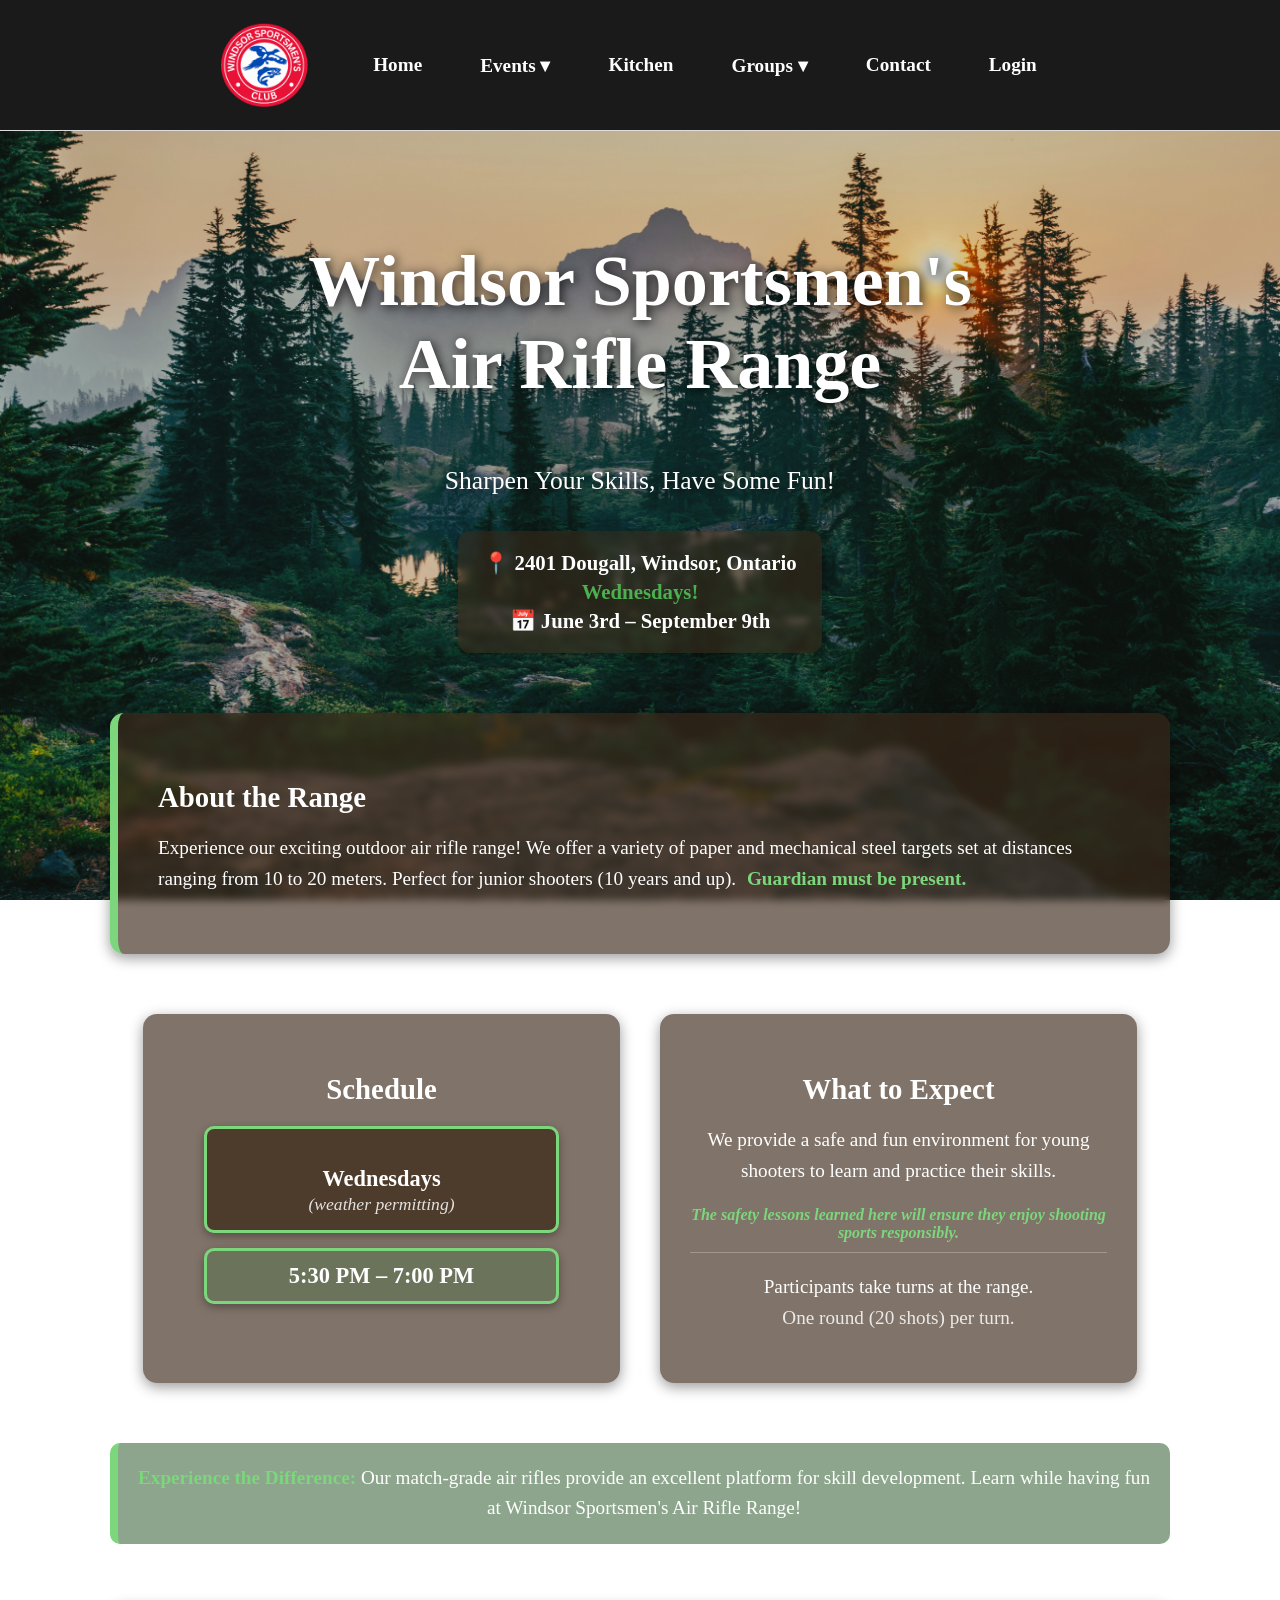
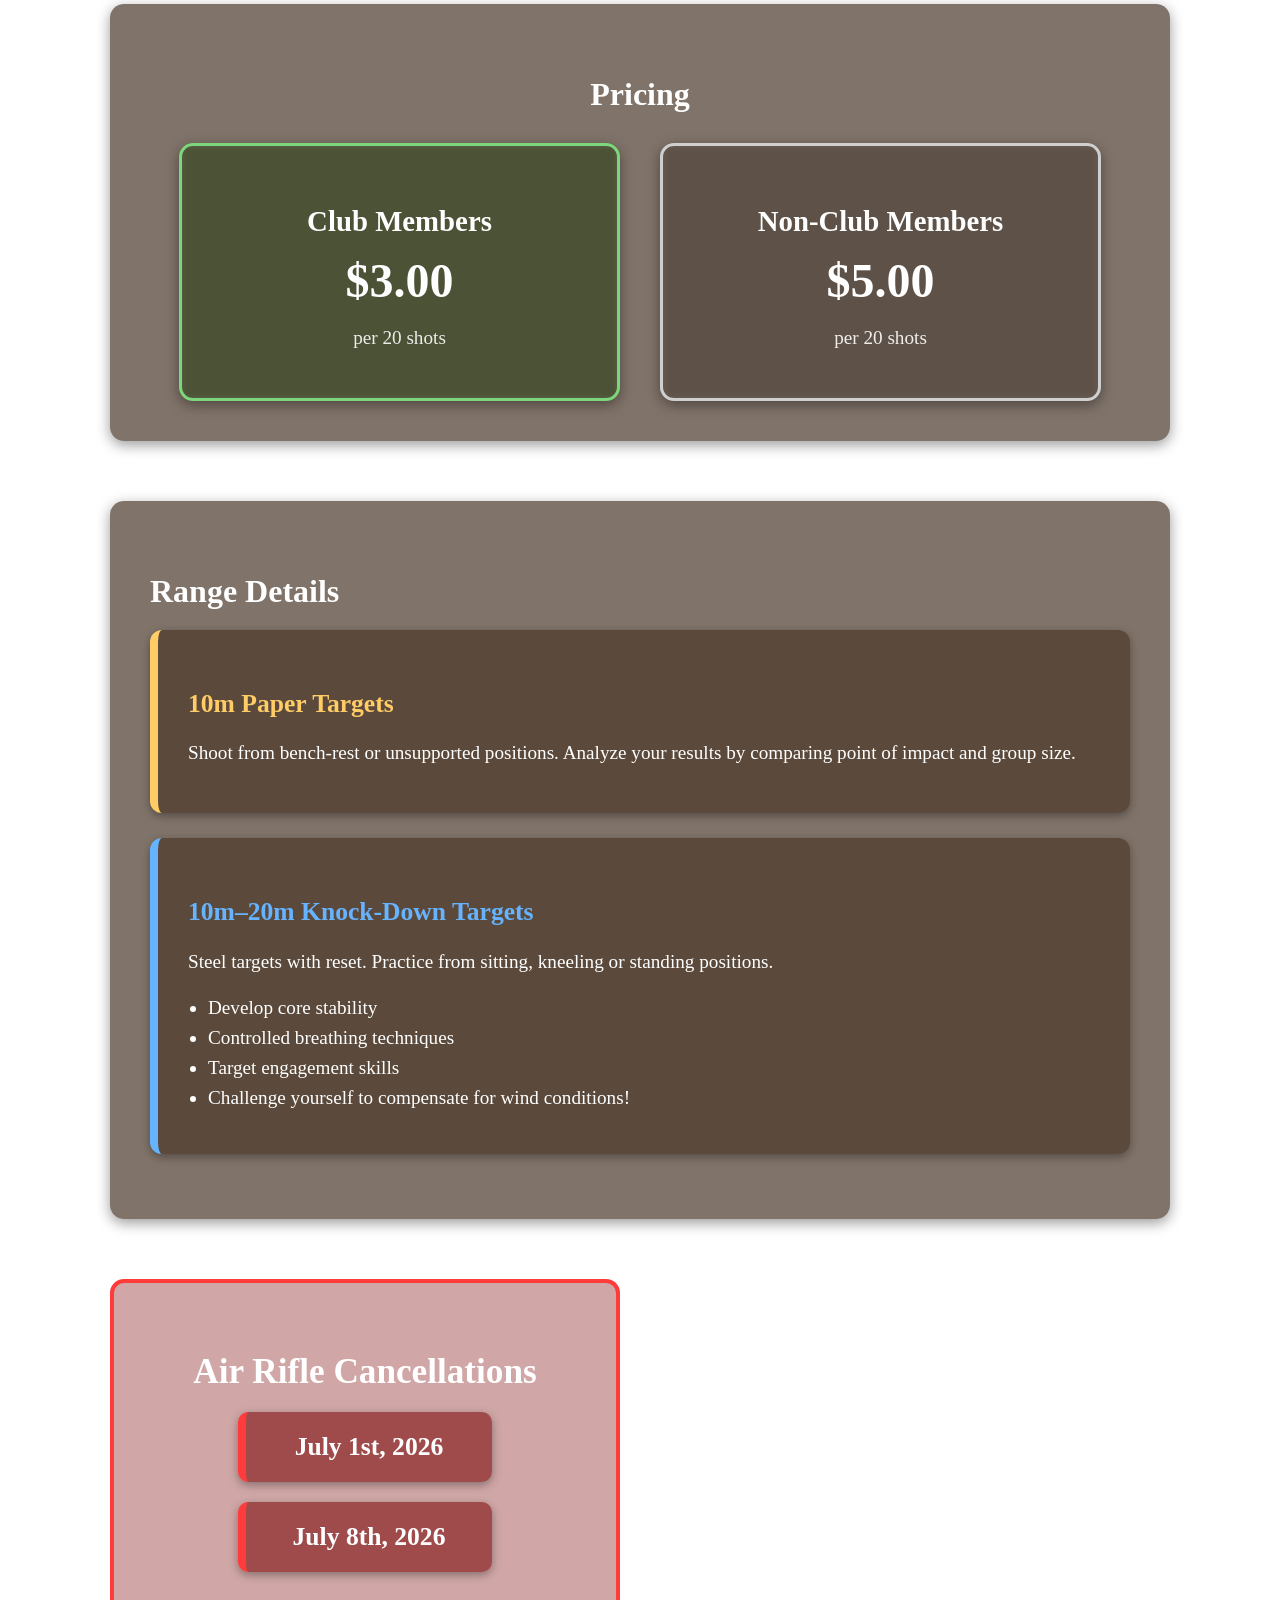
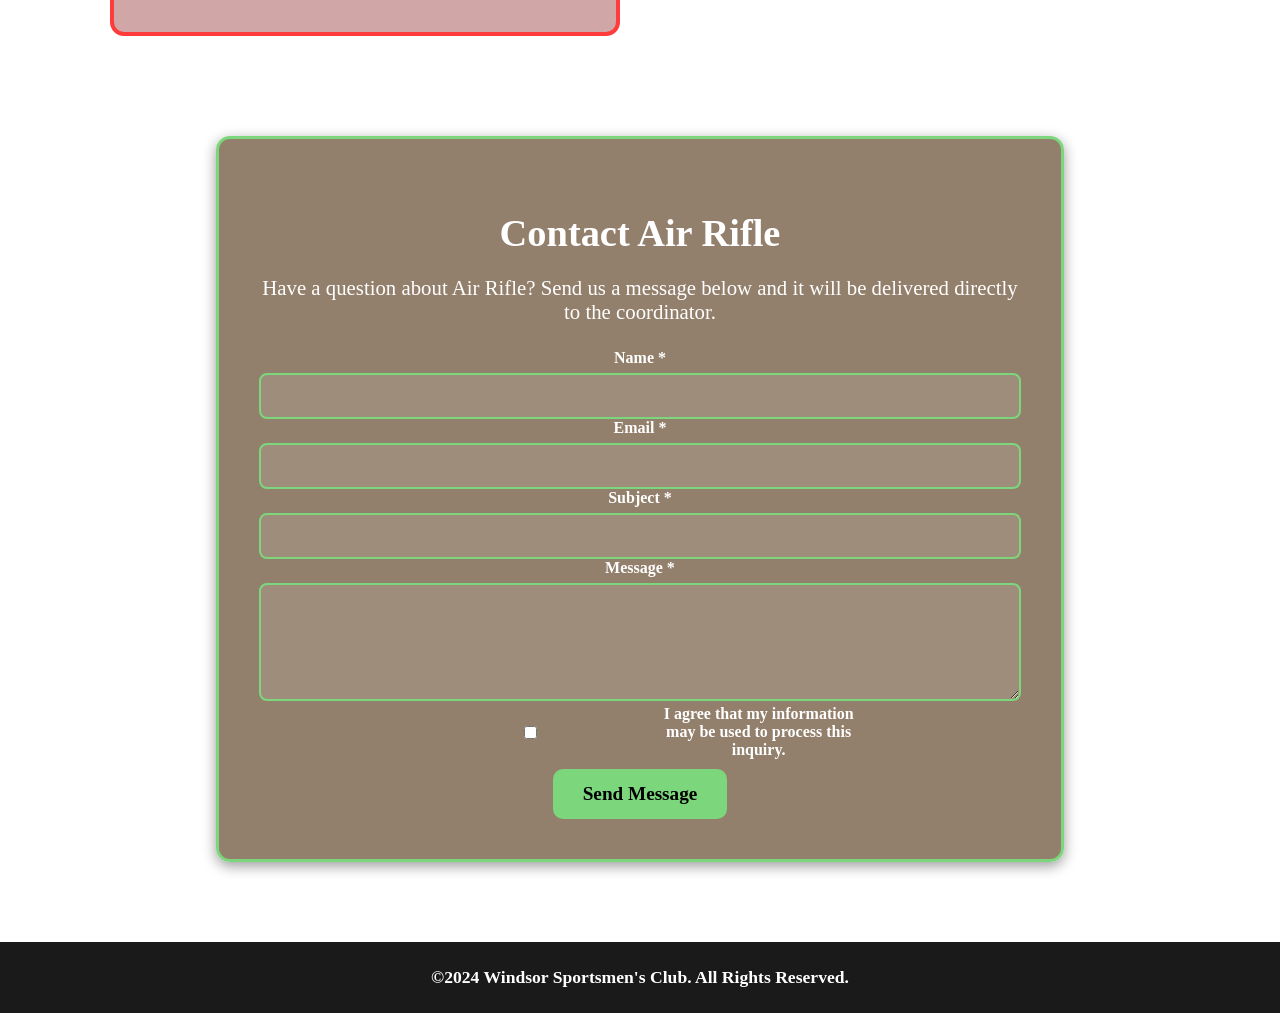
==== commit dea89015: "Update air-rifle.html" ====
--- a/air-rifle.html
+++ b/air-rifle.html
@@ -19,12 +19,78 @@
 
 <body class="air-rifle-bg">
 
-    <!-- =========================================================
-         NAVIGATION (LOADED FROM /components/nav.html)
-    ========================================================== -->
-    <div id="nav-placeholder"></div>
-    <script src="scripts/load-nav.js"></script>
-
+<!-- =========================================================
+     NAVIGATION (DIRECTLY INCLUDED)
+========================================================= -->
+<header>
+    <nav class="main-nav">
+
+        <!-- LOGO -->
+        <div class="logo">
+            <img src="images/WINDSOR SPORTSMANS REMAKE.png"
+                 alt="Windsor Sportsmen’s Club Logo">
+        </div>
+
+        <div class="nav-spacer"></div>
+
+        <!-- NAV LINKS -->
+        <ul class="nav-links">
+
+            <li><a href="index.html">Home</a></li>
+
+            <!-- EVENTS DROPDOWN -->
+            <li class="dropdown">
+                <a href="#">Events ▾</a>
+                <ul class="dropdown-menu">
+                    <li><a href="calendar.html">Calendar</a></li>
+                    <li><a href="index.html#club-events">Club Events</a></li>
+                    <li><a href="private-events.html">Private Events</a></li>
+                </ul>
+            </li>
+
+            <!-- KITCHEN -->
+            <li><a href="kitchen.html">Kitchen</a></li>
+
+            <!-- GROUPS DROPDOWN -->
+            <li class="dropdown">
+                <a href="#">Groups ▾</a>
+
+                <ul class="dropdown-menu">
+
+                    <li><a href="trap-skeet.html">Trap & Skeet</a></li>
+                    <li><a href="archery.html">Archery</a></li>
+
+                    <li>
+                        <a href="KnifeAxe.html" class="knifeaxe-link">
+                            Knife & Axe<br>
+                            <span class="knifeaxe-sub">Throwing</span>
+                        </a>
+                    </li>
+
+                    <li><a href="ofha.html">OFHA</a></li>
+                    <li><a href="cheese-cracker.html">Cheese & Cracker</a></li>
+                    <li><a href="air-rifle.html">Air Rifle</a></li>
+
+                    <!-- MEMBERS SUBMENU -->
+                    <li class="dropdown-sub">
+                        <a href="members.html" class="submenu-link">Members</a>
+                        <span class="submenu-toggle">▸</span>
+
+                        <ul class="submenu-right">
+                            <li><a href="staff-tv-info.html">Staff TV Info</a></li>
+                        </ul>
+                    </li>
+
+                </ul>
+            </li>
+
+            <li><a href="index.html#contact-title">Contact</a></li>
+            <li><a href="login.html">Login</a></li>
+
+        </ul>
+    </nav>
+</header>
+    
 <main class="content-section">
 
 <div class="airrifle-desktop">
--- a/styles/nav.css
+++ b/styles/nav.css
@@ -1,6 +1,6 @@
-/* ------------------------------
-   NAVIGATION
---------------------------------*/
+/* =========================================================
+   NAVIGATION — DESKTOP BASE
+========================================================= */
 .main-nav {
     position: fixed;
     top: 0;
@@ -9,10 +9,10 @@
     z-index: 2000;
     display: flex;
     align-items: center;
-    justify-content: center; /* centered nav */
+    justify-content: center;
     padding: 10px 0;
     background-color: #1a1a1a;
-    border-bottom: none;
+    border-bottom: 1px solid #ddd;
 }
 
 .nav-spacer {
@@ -37,7 +37,6 @@
     position: relative;
 }
 
-/* Base nav link style */
 .nav-links a {
     padding: 10px 14px;
     font-size: 1.2rem;
@@ -49,27 +48,23 @@
     white-space: nowrap;
 }
 
-/* Dark hover style for TOP NAV (matches dropdown) */
 .nav-links > li > a:hover {
     background-color: #333 !important;
     color: #fff !important;
-    box-shadow: none;
     transform: translateY(-2px);
 }
 
-/* Make the Members submenu arrow white */
 .submenu-toggle {
     color: #fff !important;
 }
 
-/* ------------------------------
+/* =========================================================
    TRAP & SKEET TWO-LINE ITEM
---------------------------------*/
+========================================================= */
 .nav-trap-skeet a {
     font-size: 1.2rem;
     font-weight: 600;
     color: #fff;
-    text-decoration: none;
     padding: 10px 14px;
     line-height: 1.1;
     display: inline-block;
@@ -83,9 +78,9 @@
     color: #fff;
 }
 
-/* ------------------------------
-   DROPDOWN MENU (Unified Dark Theme)
---------------------------------*/
+/* =========================================================
+   DROPDOWN — DESKTOP
+========================================================= */
 .dropdown {
     position: relative;
 }
@@ -114,8 +109,6 @@
     font-size: 1.5rem;
     font-weight: 600;
     color: #fff !important;
-    text-decoration: none;
-    transition: all 0.2s ease;
     white-space: normal;
 }
 
@@ -124,15 +117,14 @@
     color: #fff;
 }
 
-/* ------------------------------
+/* =========================================================
    RIGHT-SIDE SUBMENU (Members)
---------------------------------*/
-.nav-links li.dropdown-sub {
-    position: relative;
-}
-
-.dropdown-sub > a {
-    padding-right: 18px;
+========================================================= */
+.dropdown-sub {
+    display: flex;
+    align-items: center;
+    gap: 6px;
+    white-space: nowrap;
 }
 
 .submenu-right {
@@ -142,7 +134,6 @@
     left: 100%;
     min-width: 200px;
     padding: 8px 0;
-    list-style: none;
     background-color: #1a1a1a !important;
     border: none !important;
     box-shadow: 0 4px 8px rgba(0,0,0,0.15);
@@ -153,56 +144,97 @@
     display: block;
 }
 
-.submenu-right a {
-    display: block;
-    padding: 10px 18px;
-    font-size: 1.5rem;
-    font-weight: 600;
-    color: #fff !important;
-    text-decoration: none;
-    white-space: nowrap;
-}
-
-.submenu-right a:hover {
-    background-color: #333;
-    color: #fff;
-}
-
-/* Keep Members text + arrow aligned */
-.dropdown-sub {
-    display: flex;
-    align-items: center;
-    gap: 6px;
-    white-space: nowrap;
-}
-
-.submenu-link,
-.submenu-toggle {
-    display: inline-block;
-}
-
-/* ------------------------------
-   KNIFE & AXE (Stacked Link)
---------------------------------*/
-.knifeaxe-link {
-    display: block;
-    line-height: 1.1;
-    text-align: left; /* or center if you prefer */
-}
-
-.knifeaxe-sub {
-    font-size: 0.85em;
-    opacity: 0.85;
-    display: block;
-    margin-top: -2px;
-}
-
-html, body {
-    height: 100%;
-    display: flex;
-    flex-direction: column;
-}
-
-main {
-    flex: 1;
-}
+/* =========================================================
+   MOBILE — HOVER DISABLE + JS OPEN SUPPORT
+========================================================= */
+@media (max-width: 900px) {
+
+    .dropdown:hover > .dropdown-menu {
+        display: none !important;
+    }
+
+    .nav-links li.dropdown > .dropdown-menu.open {
+        display: block !important;
+    }
+
+    .dropdown-sub.open > .submenu-right {
+        display: block !important;
+    }
+}
+
+/* =========================================================
+   MOBILE — WRAPPED LAYOUT (3 OVER 3)
+========================================================= */
+@media (max-width: 900px) {
+
+    .main-nav {
+        justify-content: center !important;
+        padding: 12px 0 !important;
+        flex-direction: column;
+        align-items: center;
+        gap: 10px;
+        z-index: 9999 !important;
+    }
+
+    .logo img {
+        height: 90px;
+        margin: 0 auto;
+    }
+
+    .nav-links {
+        order: 2;
+        display: flex;
+        flex-wrap: wrap;
+        justify-content: center;
+        gap: 6px 6px;
+        width: 100%;
+        padding: 0;
+    }
+
+    .nav-links li {
+        flex: 0 0 calc(33.33% - 6px);
+        text-align: center;
+    }
+
+    .nav-links a {
+        font-size: 1.3rem;
+        padding: 4px 2px;
+    }
+}
+
+/* =========================================================
+   MOBILE — DROPDOWN OVERLAY
+========================================================= */
+@media (max-width: 900px) {
+
+    .dropdown-menu,
+    .submenu-right {
+        display: none;
+        position: absolute !important;
+        left: 50%;
+        transform: translateX(-50%);
+        width: 90% !important;
+        margin-top: 6px;
+        padding: 10px 0;
+        border: 1px solid #ddd;
+        background: white;
+        z-index: 9999;
+        box-shadow: 0 4px 10px rgba(0,0,0,0.15);
+    }
+}
+
+/* =========================================================
+   MOBILE — TRAP & SKEET LABEL FIX
+========================================================= */
+@media (max-width: 768px) {
+    .nav-links > li > a[href="trap-skeet.html"] {
+        font-size: 0 !important;
+        position: relative;
+    }
+
+    .nav-links > li > a[href="trap-skeet.html"]::after {
+        content: "Trap & Skeet";
+        font-size: 16px;
+        color: inherit;
+    }
+}
--- a/styles/airrifle.css
+++ b/styles/airrifle.css
@@ -10,154 +10,6 @@
 * {
     box-sizing: border-box;
 }
-
-/* =========================================================
-   NAVIGATION
-========================================================= */
-.main-nav {
-    position: fixed;
-    top: 0;
-    left: 0;
-    width: 100%;
-    z-index: 2000;
-    display: flex;
-    align-items: center;
-    justify-content: center;
-    padding: 10px 0;
-    background-color: #1a1a1a;
-    border-bottom: 1px solid #ddd;
-}
-
-.nav-spacer {
-    display: none;
-}
-
-.logo img {
-    height: 110px;
-    width: auto;
-    display: block;
-}
-
-.nav-links {
-    list-style: none;
-    display: flex;
-    gap: 30px;
-    align-items: center;
-    padding-right: 20px;
-}
-
-.nav-links li {
-    position: relative;
-}
-
-.nav-links a {
-    padding: 10px 14px;
-    font-size: 1.2rem;
-    font-weight: 600;
-    color: #fff;
-    text-decoration: none;
-    border-radius: 4px;
-    transition: all 0.2s ease;
-    white-space: nowrap;
-}
-
-.nav-links > li > a:hover {
-    background-color: #333 !important;
-    color: #fff !important;
-    transform: translateY(-2px);
-}
-
-.submenu-toggle {
-    color: #fff !important;
-}
-
-/* Trap & Skeet two-line item */
-.nav-trap-skeet a {
-    font-size: 1.2rem;
-    font-weight: 600;
-    color: #fff;
-    padding: 10px 14px;
-    line-height: 1.1;
-    display: inline-block;
-    text-align: left !important;
-}
-
-.nav-trap-skeet a span {
-    font-size: 0.85em;
-    font-weight: 600;
-    display: block;
-    color: #fff;
-}
-
-/* Dropdown menus */
-.dropdown {
-    position: relative;
-}
-
-.dropdown-menu {
-    display: none;
-    position: absolute;
-    top: 100%;
-    left: 0;
-    min-width: 220px;
-    padding: 8px 0;
-    list-style: none;
-    background-color: #1a1a1a !important;
-    border: none !important;
-    box-shadow: 0 4px 8px rgba(0,0,0,0.15);
-    z-index: 2100;
-}
-
-.dropdown:hover > .dropdown-menu {
-    display: block;
-}
-
-.dropdown-menu a {
-    display: block;
-    padding: 10px 18px;
-    font-size: 1.5rem;
-    font-weight: 600;
-    color: #fff !important;
-    white-space: normal;
-}
-
-.dropdown-menu a:hover {
-    background-color: #333;
-    color: #fff;
-}
-
-/* Right-side submenu */
-.dropdown-sub {
-    display: flex;
-    align-items: center;
-    gap: 6px;
-    white-space: nowrap;
-}
-
-.submenu-right {
-    display: none;
-    position: absolute;
-    top: 0;
-    left: 100%;
-    min-width: 200px;
-    padding: 8px 0;
-    background-color: #1a1a1a !important;
-    border: none !important;
-    box-shadow: 0 4px 8px rgba(0,0,0,0.15);
-    z-index: 2200;
-}
-
-.dropdown-sub:hover > .submenu-right {
-    display: block;
-}
-
-.submenu-right a {
-    padding: 10px 18px;
-    font-size: 1.5rem;
-    font-weight: 600;
-    color: #fff !important;
-}
-
 
 /* =========================================================
    PAGE BACKGROUND
@@ -176,6 +28,9 @@
     z-index: -1;
 }
 
+.content-section {
+    padding-top: 140px;
+}
 
 /* =========================================================
    PAGE WRAPPER
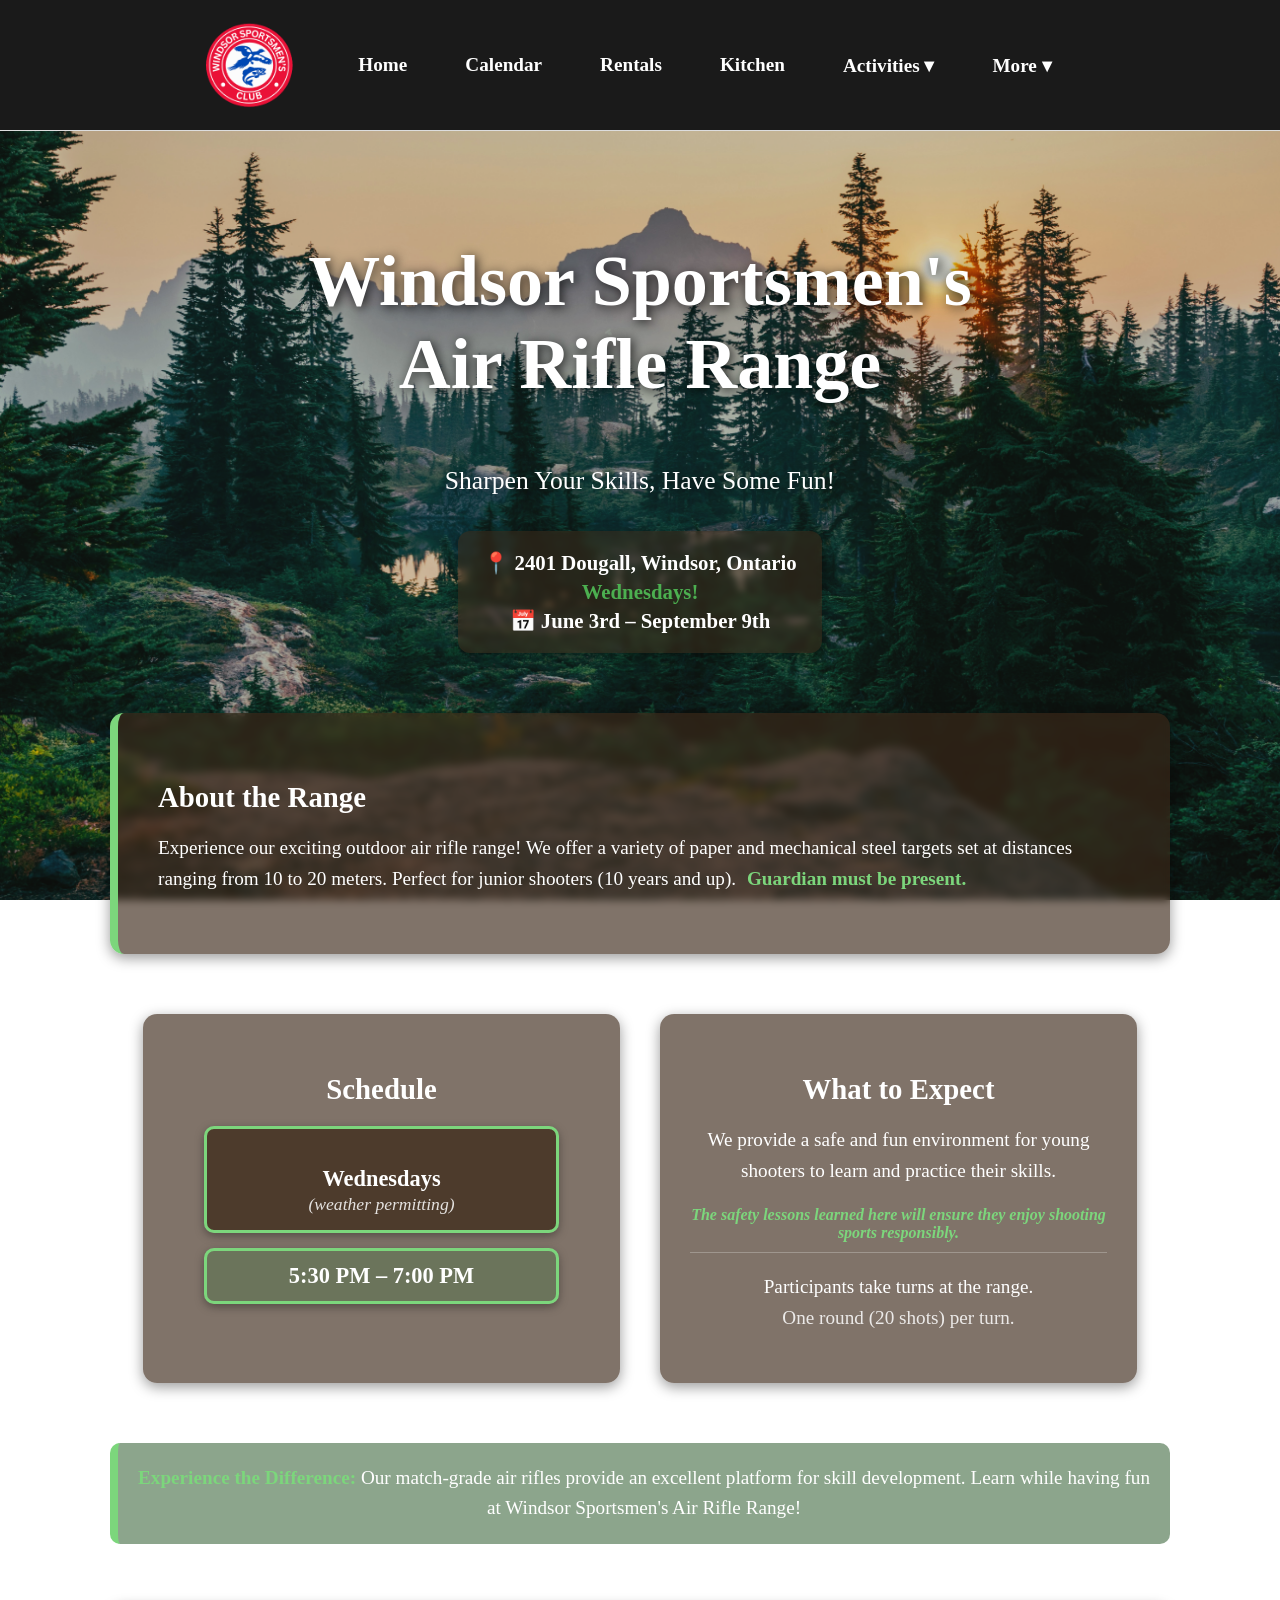
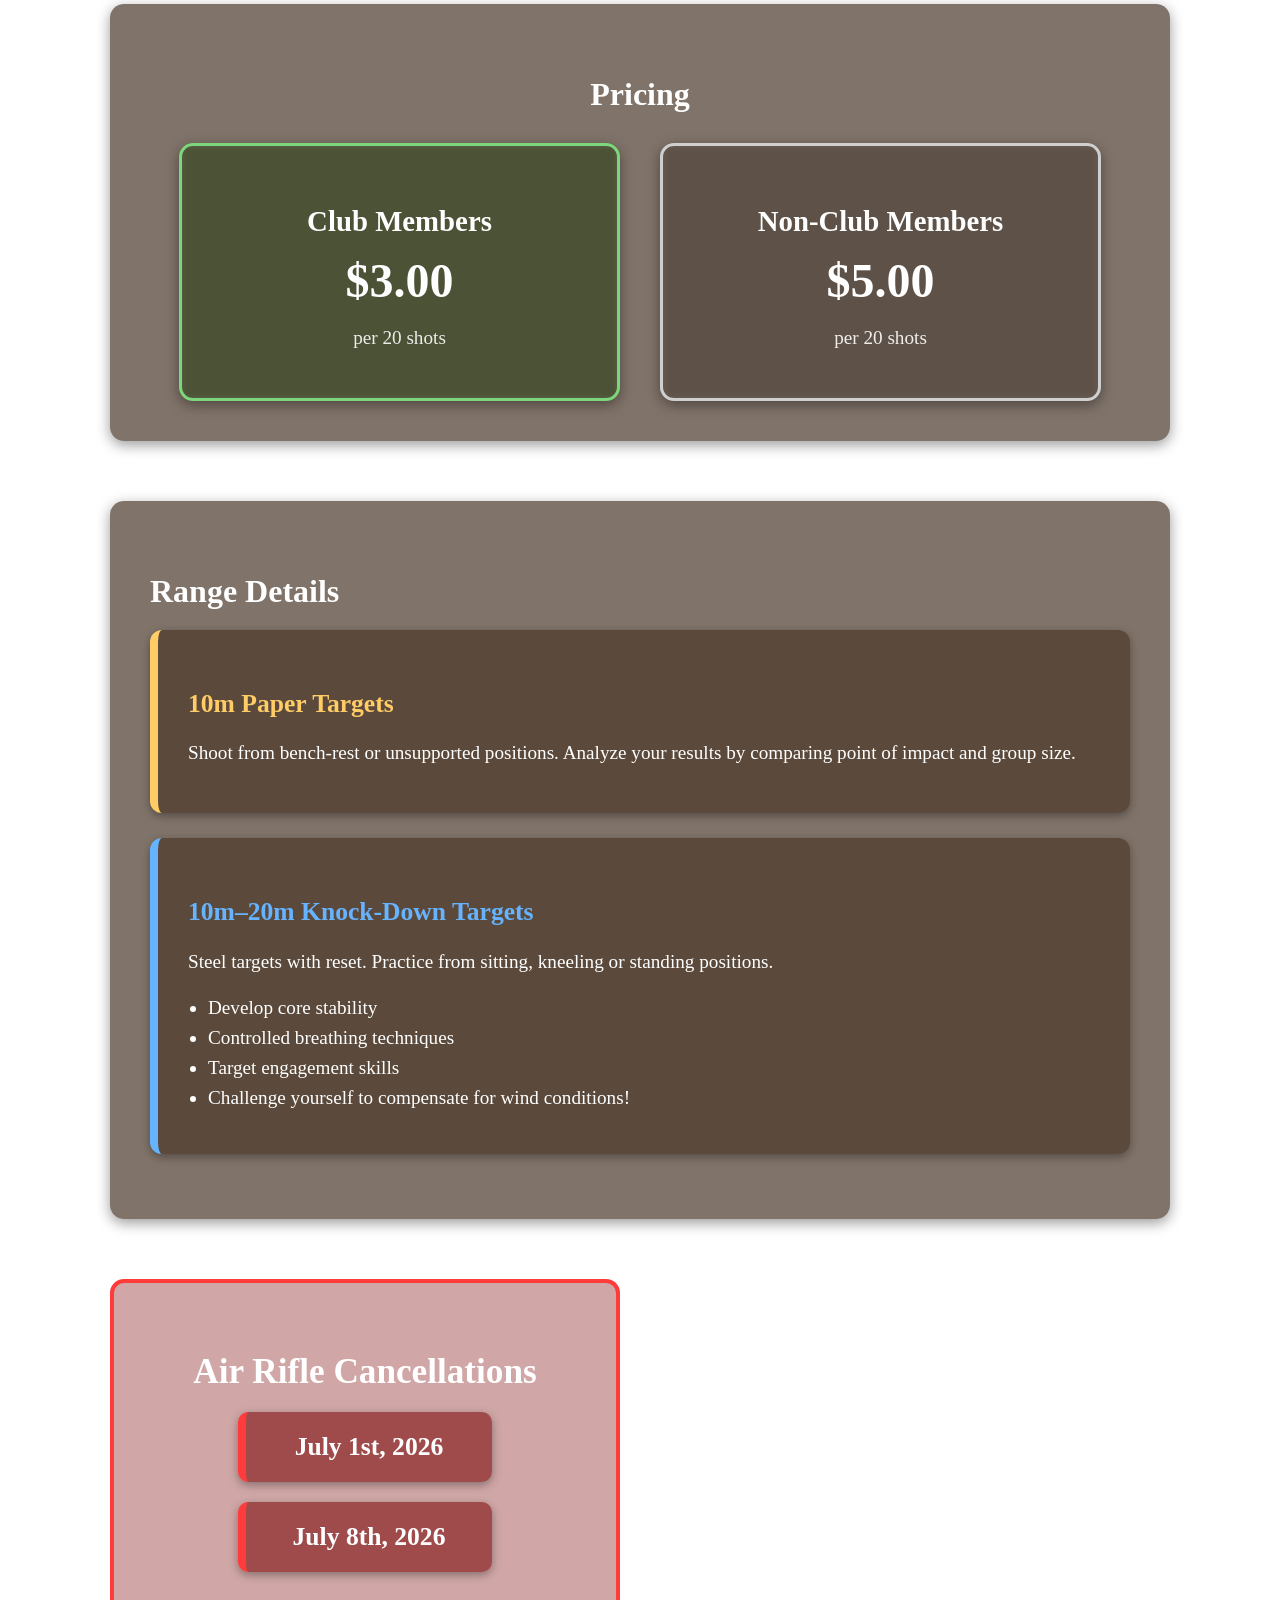
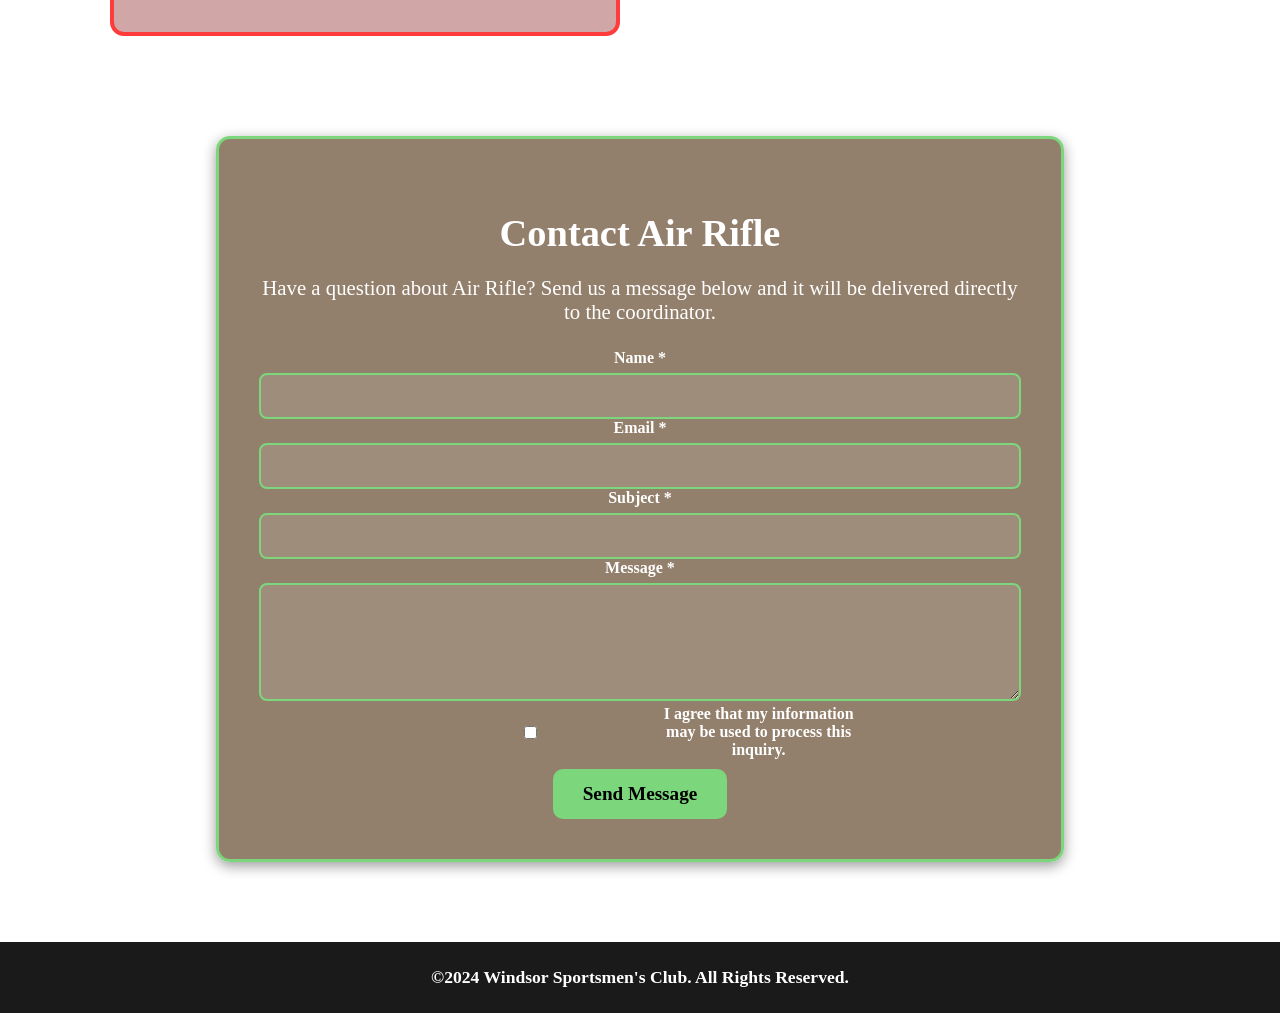
==== commit 6687a97a: "Refactor navigation links and dropdowns" ====
--- a/air-rifle.html
+++ b/air-rifle.html
@@ -37,29 +37,20 @@
         <ul class="nav-links">
 
             <li><a href="index.html">Home</a></li>
-
-            <!-- EVENTS DROPDOWN -->
+            <li><a href="calendar.html">Calendar</a></li>
+            <li><a href="private-events.html">Rentals</a></li>
+            <li><a href="kitchen.html">Kitchen</a></li>
+
+            <!-- ACTIVITIES DROPDOWN -->
             <li class="dropdown">
-                <a href="#">Events ▾</a>
-                <ul class="dropdown-menu">
-                    <li><a href="calendar.html">Calendar</a></li>
-                    <li><a href="index.html#club-events">Club Events</a></li>
-                    <li><a href="private-events.html">Private Events</a></li>
-                </ul>
-            </li>
-
-            <!-- KITCHEN -->
-            <li><a href="kitchen.html">Kitchen</a></li>
-
-            <!-- GROUPS DROPDOWN -->
-            <li class="dropdown">
-                <a href="#">Groups ▾</a>
+                <a href="#">Activities ▾</a>
 
                 <ul class="dropdown-menu">
 
                     <li><a href="trap-skeet.html">Trap & Skeet</a></li>
                     <li><a href="archery.html">Archery</a></li>
-
+                    <li><a href="air-rifle.html">Air Rifle</a></li>
+                    
                     <li>
                         <a href="KnifeAxe.html" class="knifeaxe-link">
                             Knife & Axe<br>
@@ -67,25 +58,21 @@
                         </a>
                     </li>
 
-                    <li><a href="ofha.html">OFHA</a></li>
-                    <li><a href="cheese-cracker.html">Cheese & Cracker</a></li>
-                    <li><a href="air-rifle.html">Air Rifle</a></li>
-
-                    <!-- MEMBERS SUBMENU -->
-                    <li class="dropdown-sub">
-                        <a href="members.html" class="submenu-link">Members</a>
-                        <span class="submenu-toggle">▸</span>
-
-                        <ul class="submenu-right">
-                            <li><a href="staff-tv-info.html">Staff TV Info</a></li>
-                        </ul>
-                    </li>
-
                 </ul>
             </li>
 
-            <li><a href="index.html#contact-title">Contact</a></li>
-            <li><a href="login.html">Login</a></li>
+             <!-- MORE DROPDOWN -->
+            <li class="dropdown">
+                <a href="#">More ▾</a>
+
+                <ul class="dropdown-menu">
+
+                    <li><a href="ofha.html">OFHA</a></li>
+                    <li><a href="cheese-cracker.html">Cheese & Cracker</a></li>                
+                    <li><a href="members.html">Members</a></li>
+
+                </ul>
+            </li>
 
         </ul>
     </nav>
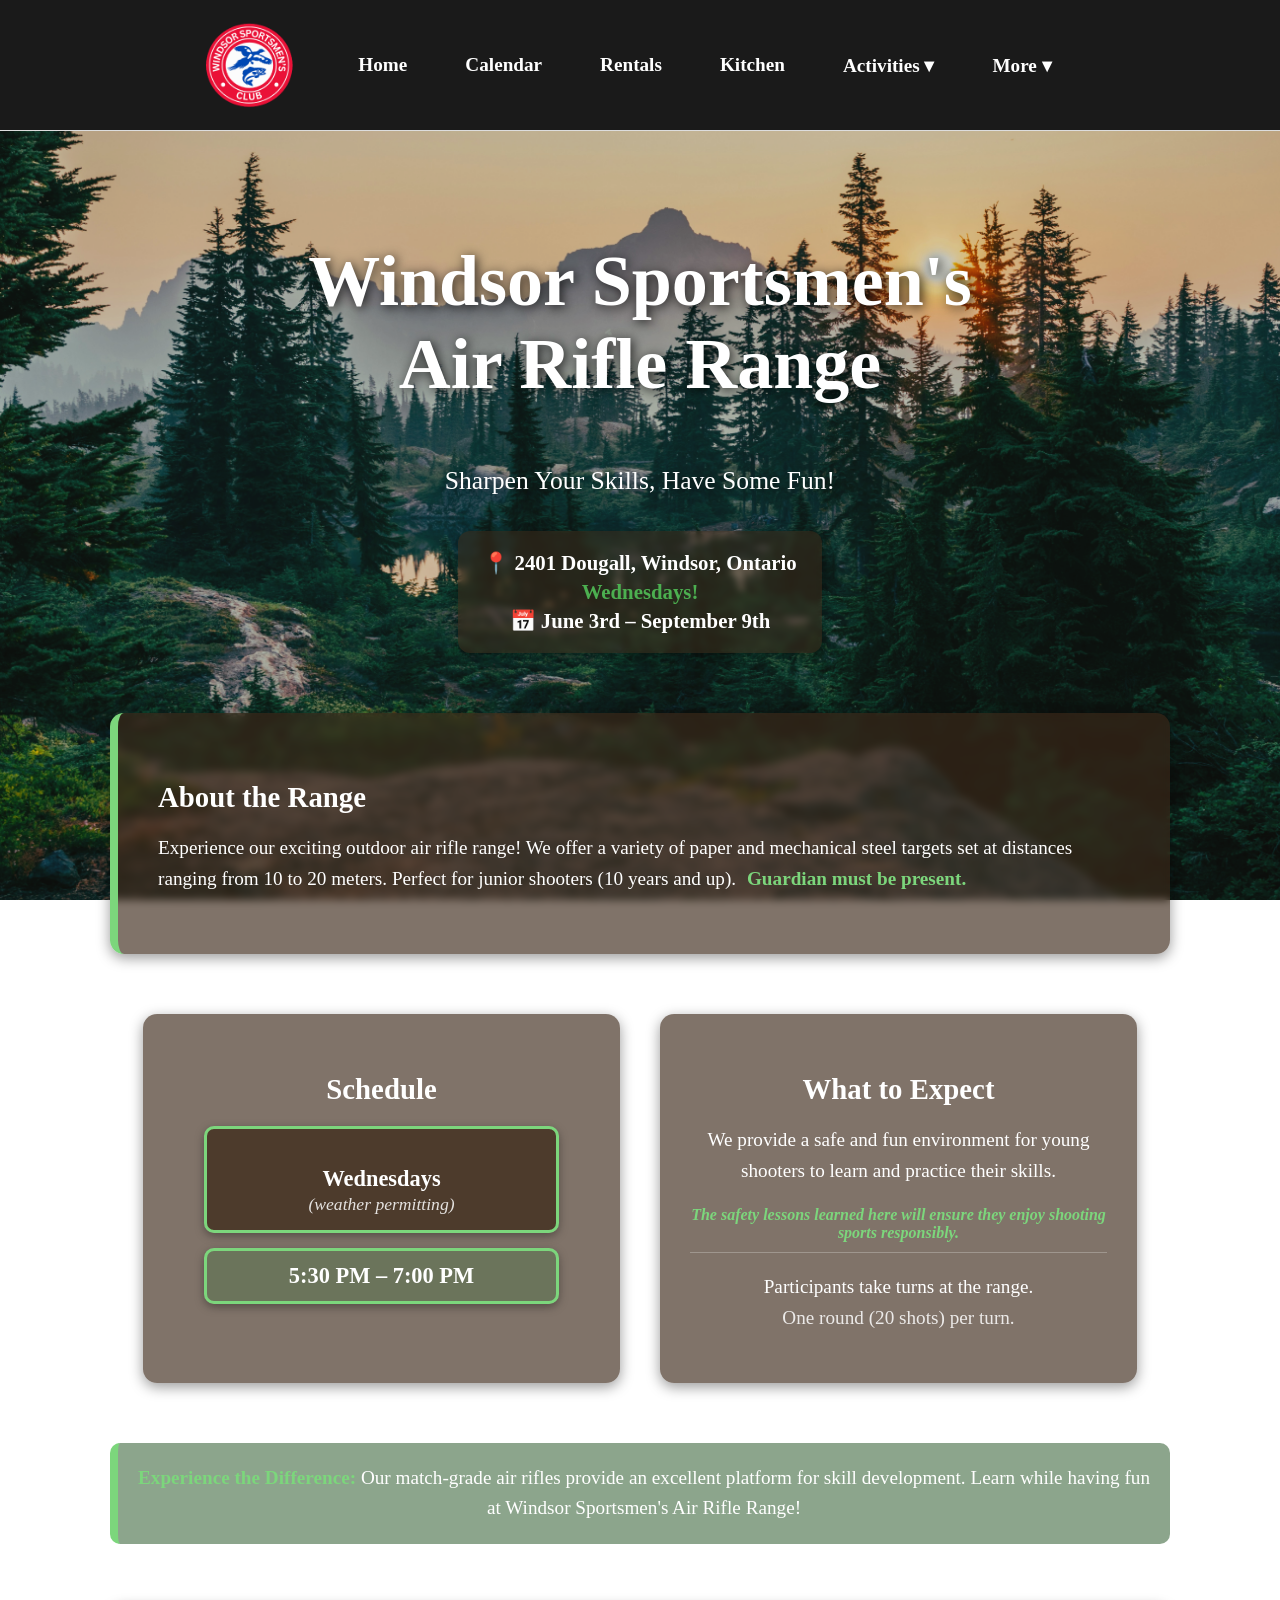
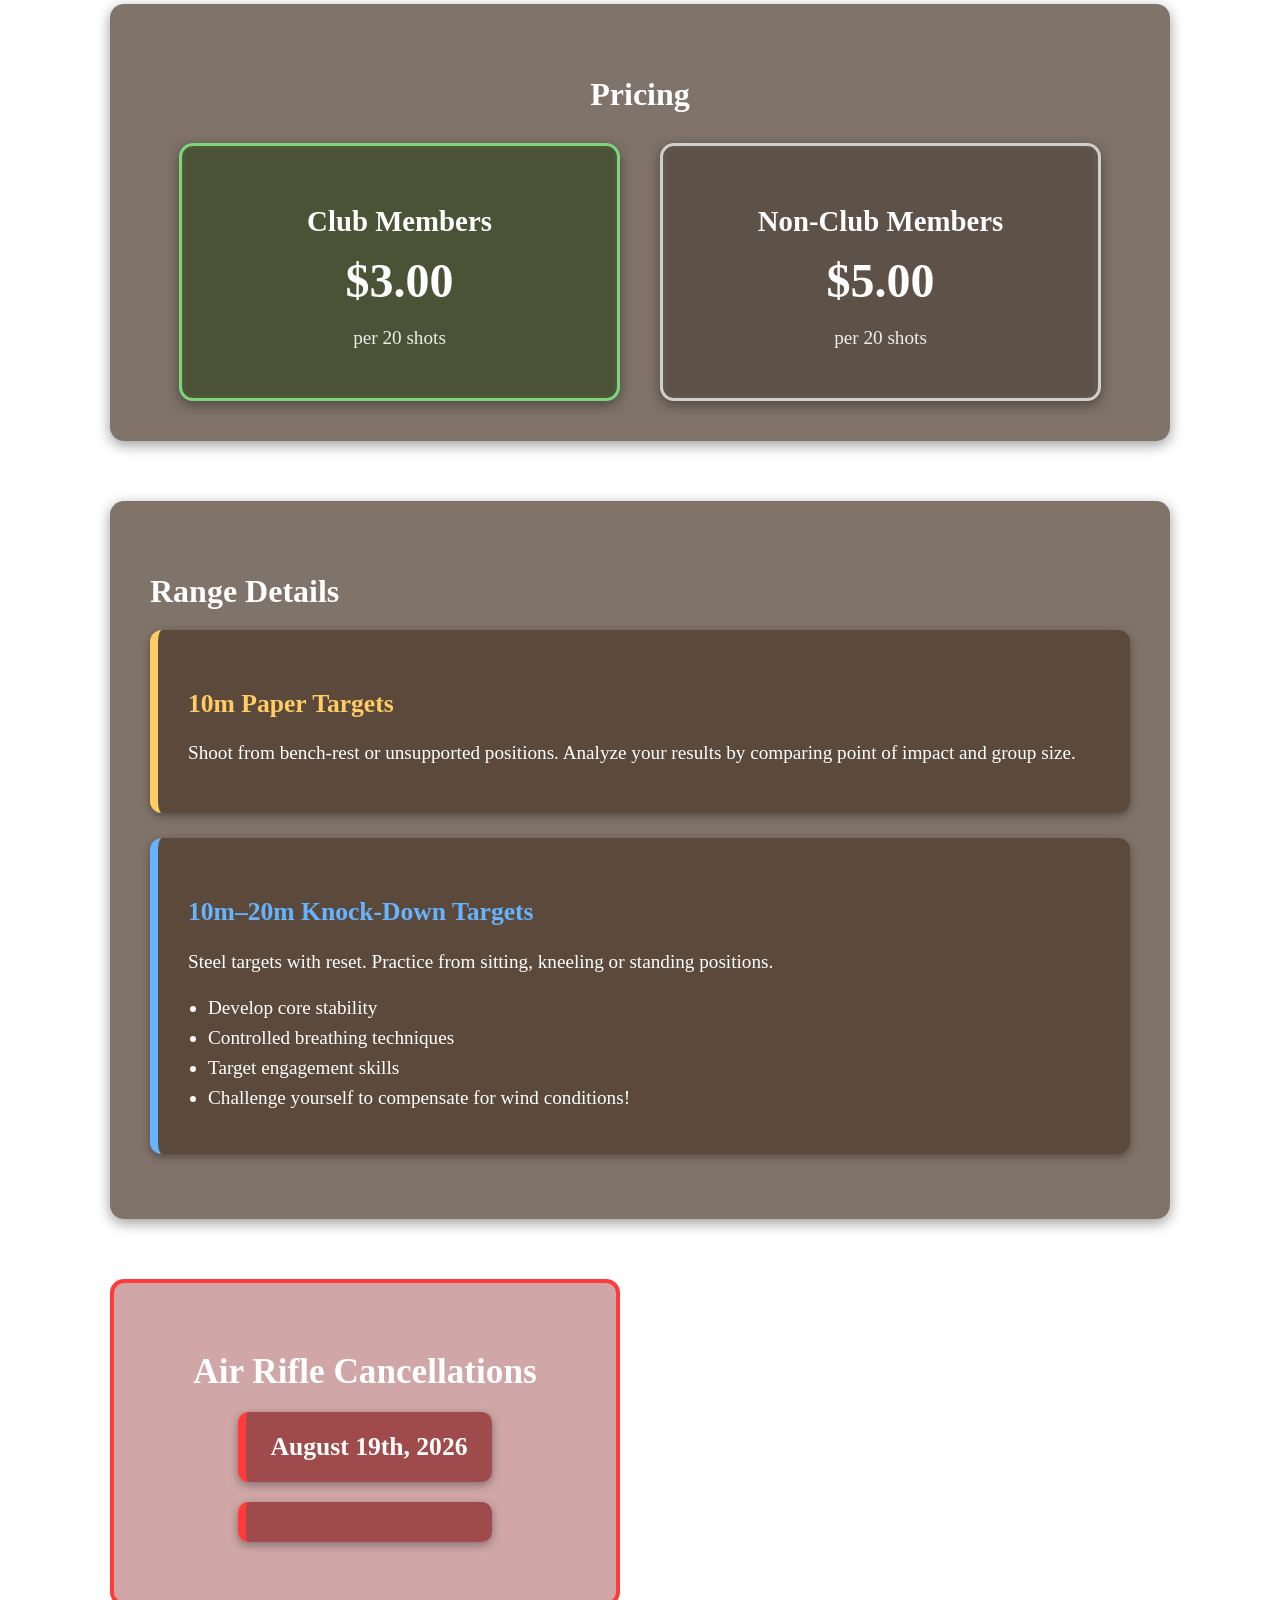
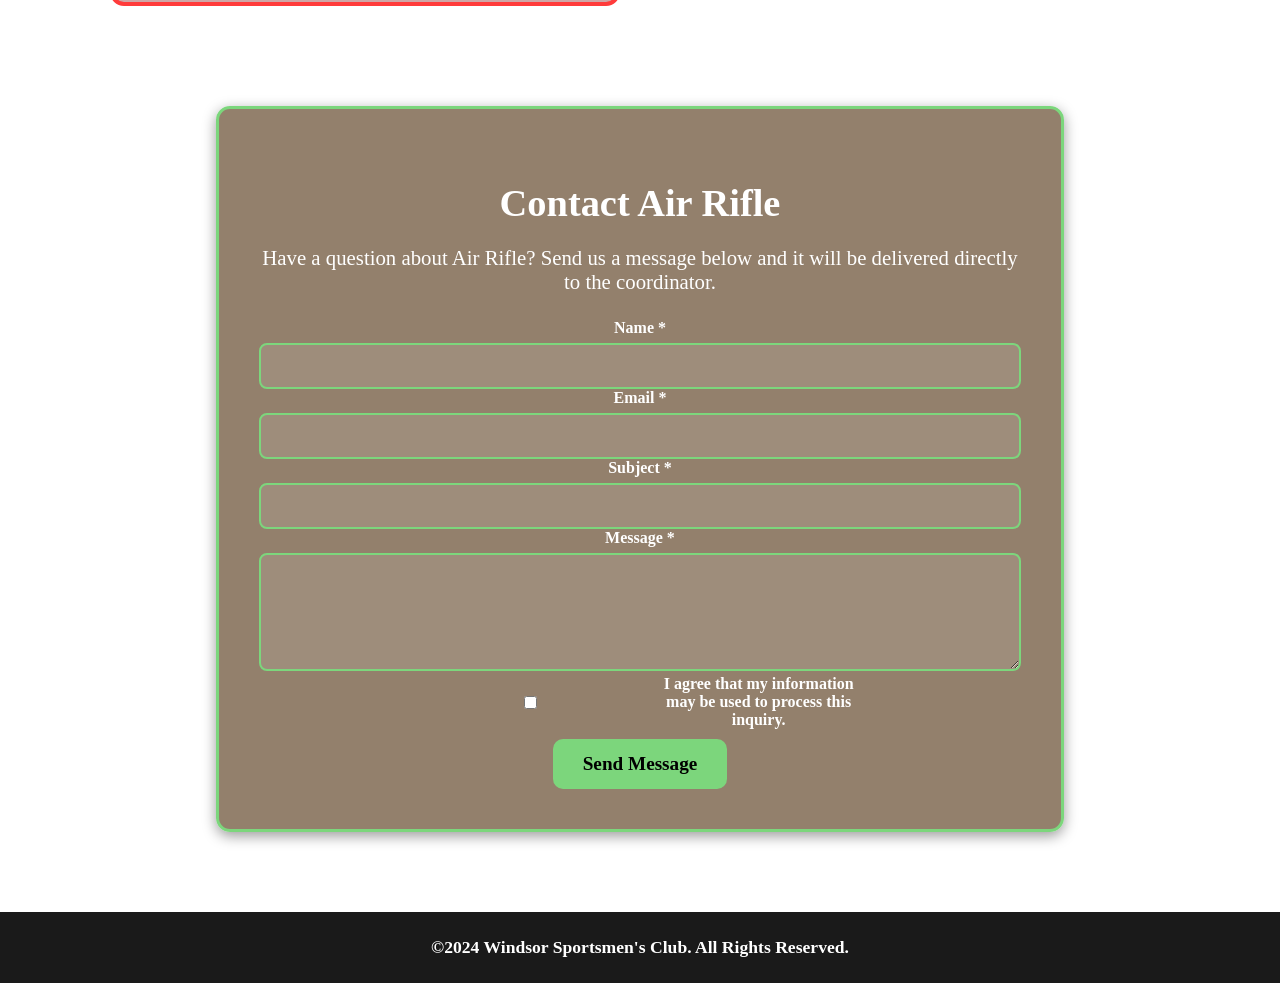
==== commit 807bf1f2: "Update air-rifle.html" ====
--- a/air-rifle.html
+++ b/air-rifle.html
@@ -209,11 +209,11 @@
             <h2 class="cancel-title">Air Rifle Cancellations</h2>
 
             <div class="cancel-card cancel-date-card">
-                <p class="cancel-date-text">July 1st, 2026</p>
+                <p class="cancel-date-text">August 19th, 2026</p>
             </div>
 
             <div class="cancel-card cancel-date-card">
-                <p class="cancel-date-text">July 8th, 2026</p>
+                <p class="cancel-date-text"></p>
             </div>
         </section>
     </div>
